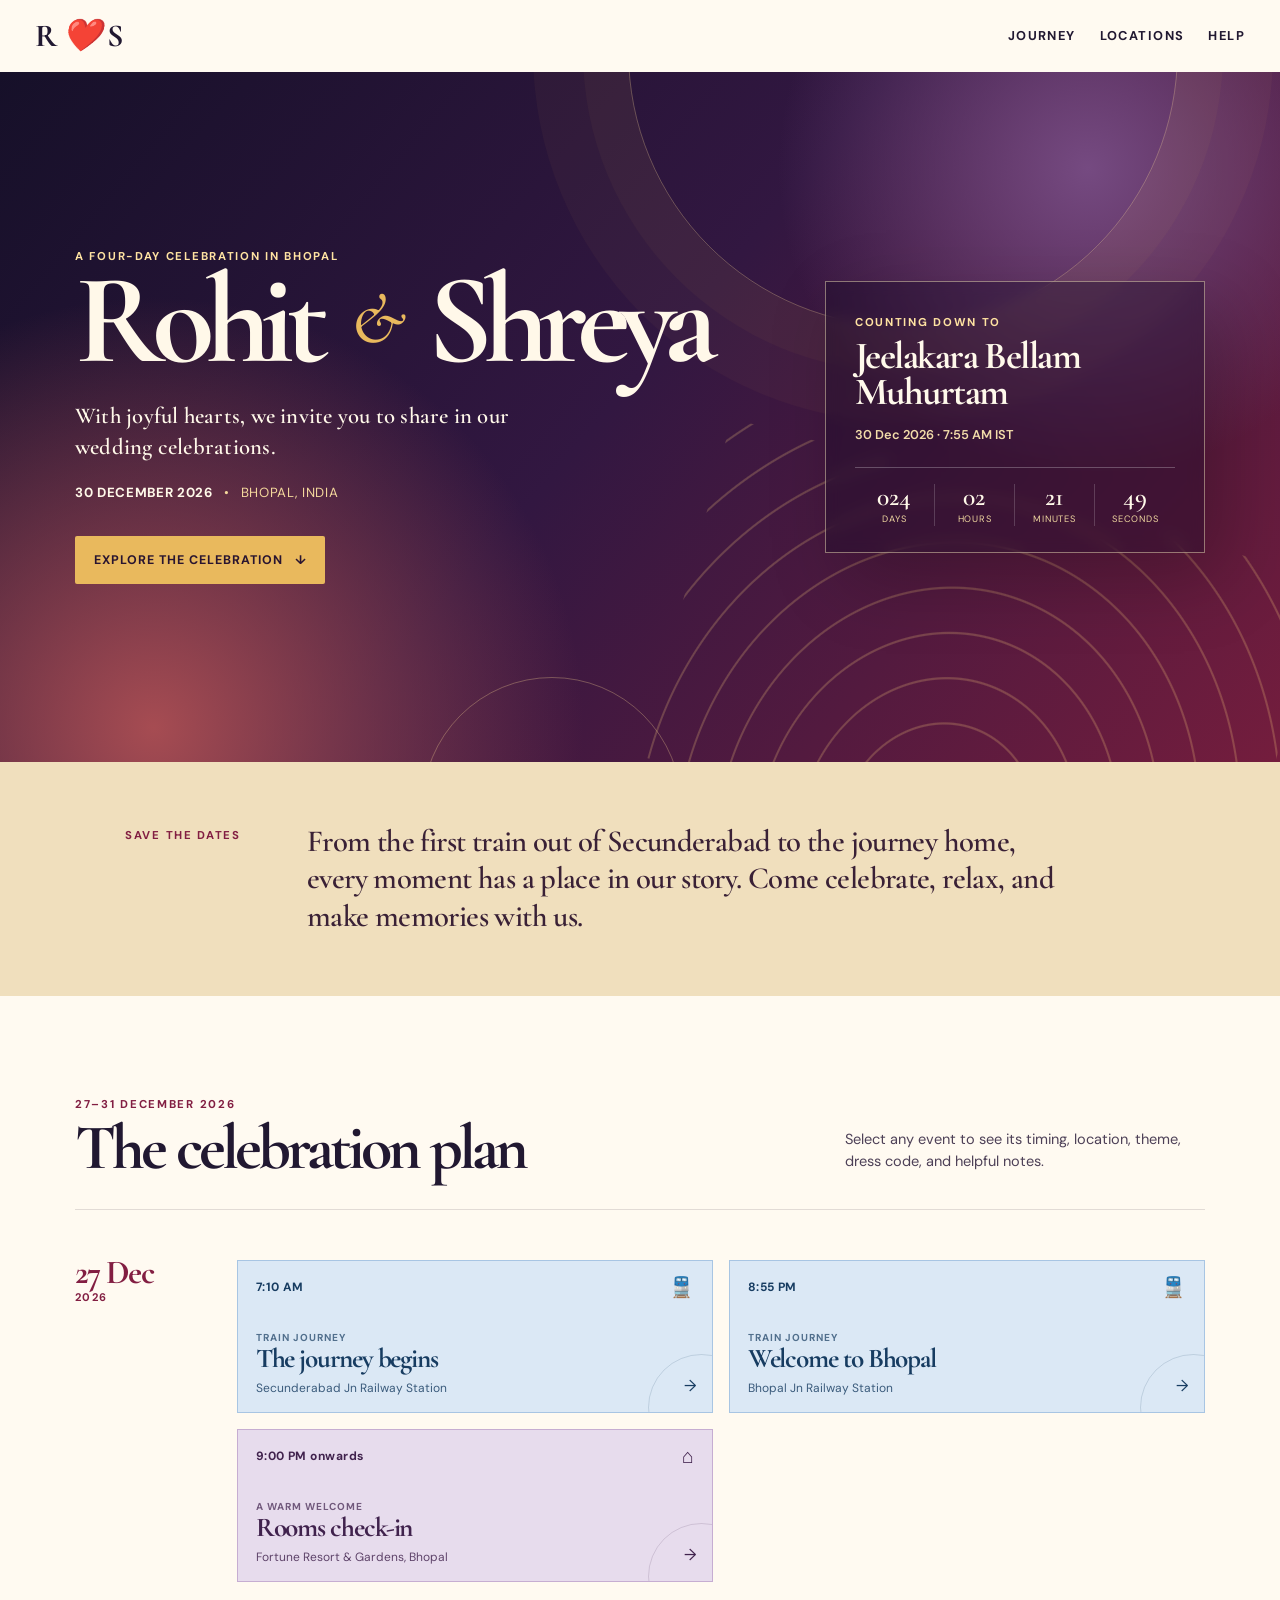
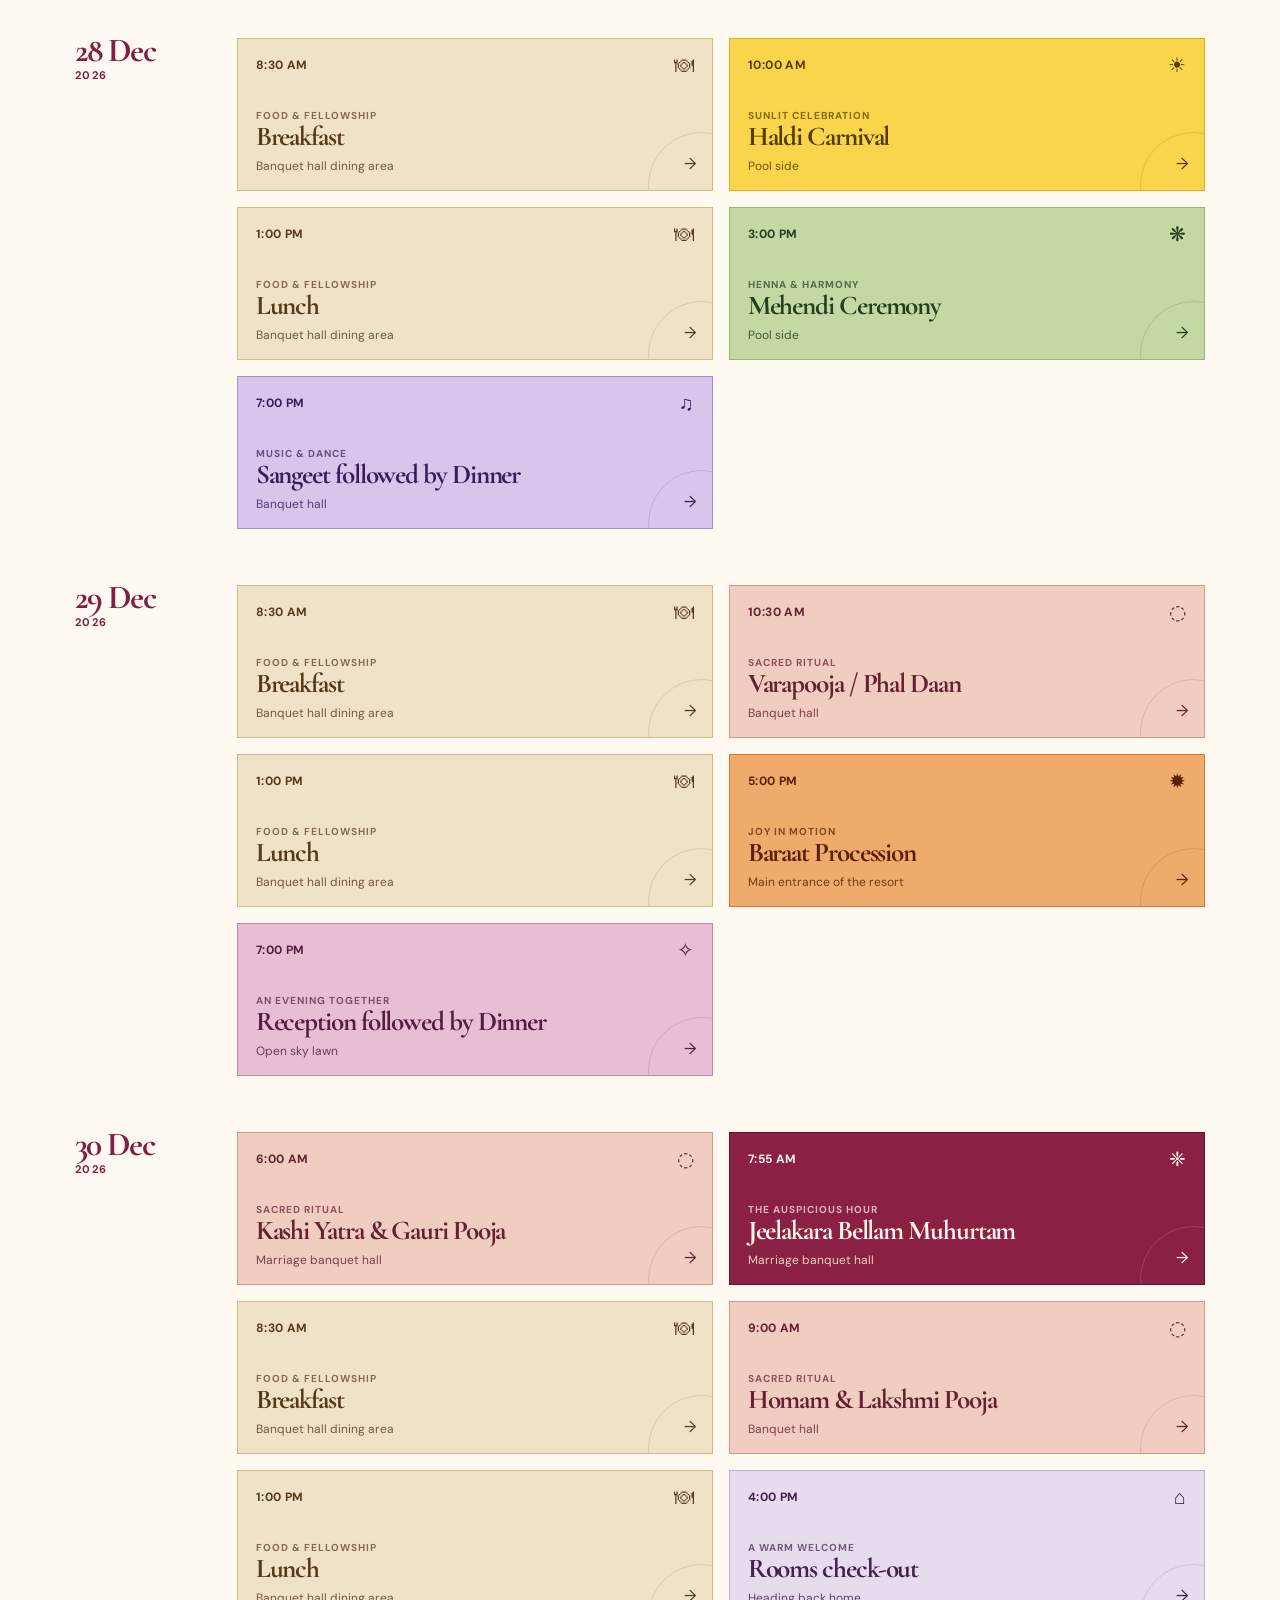
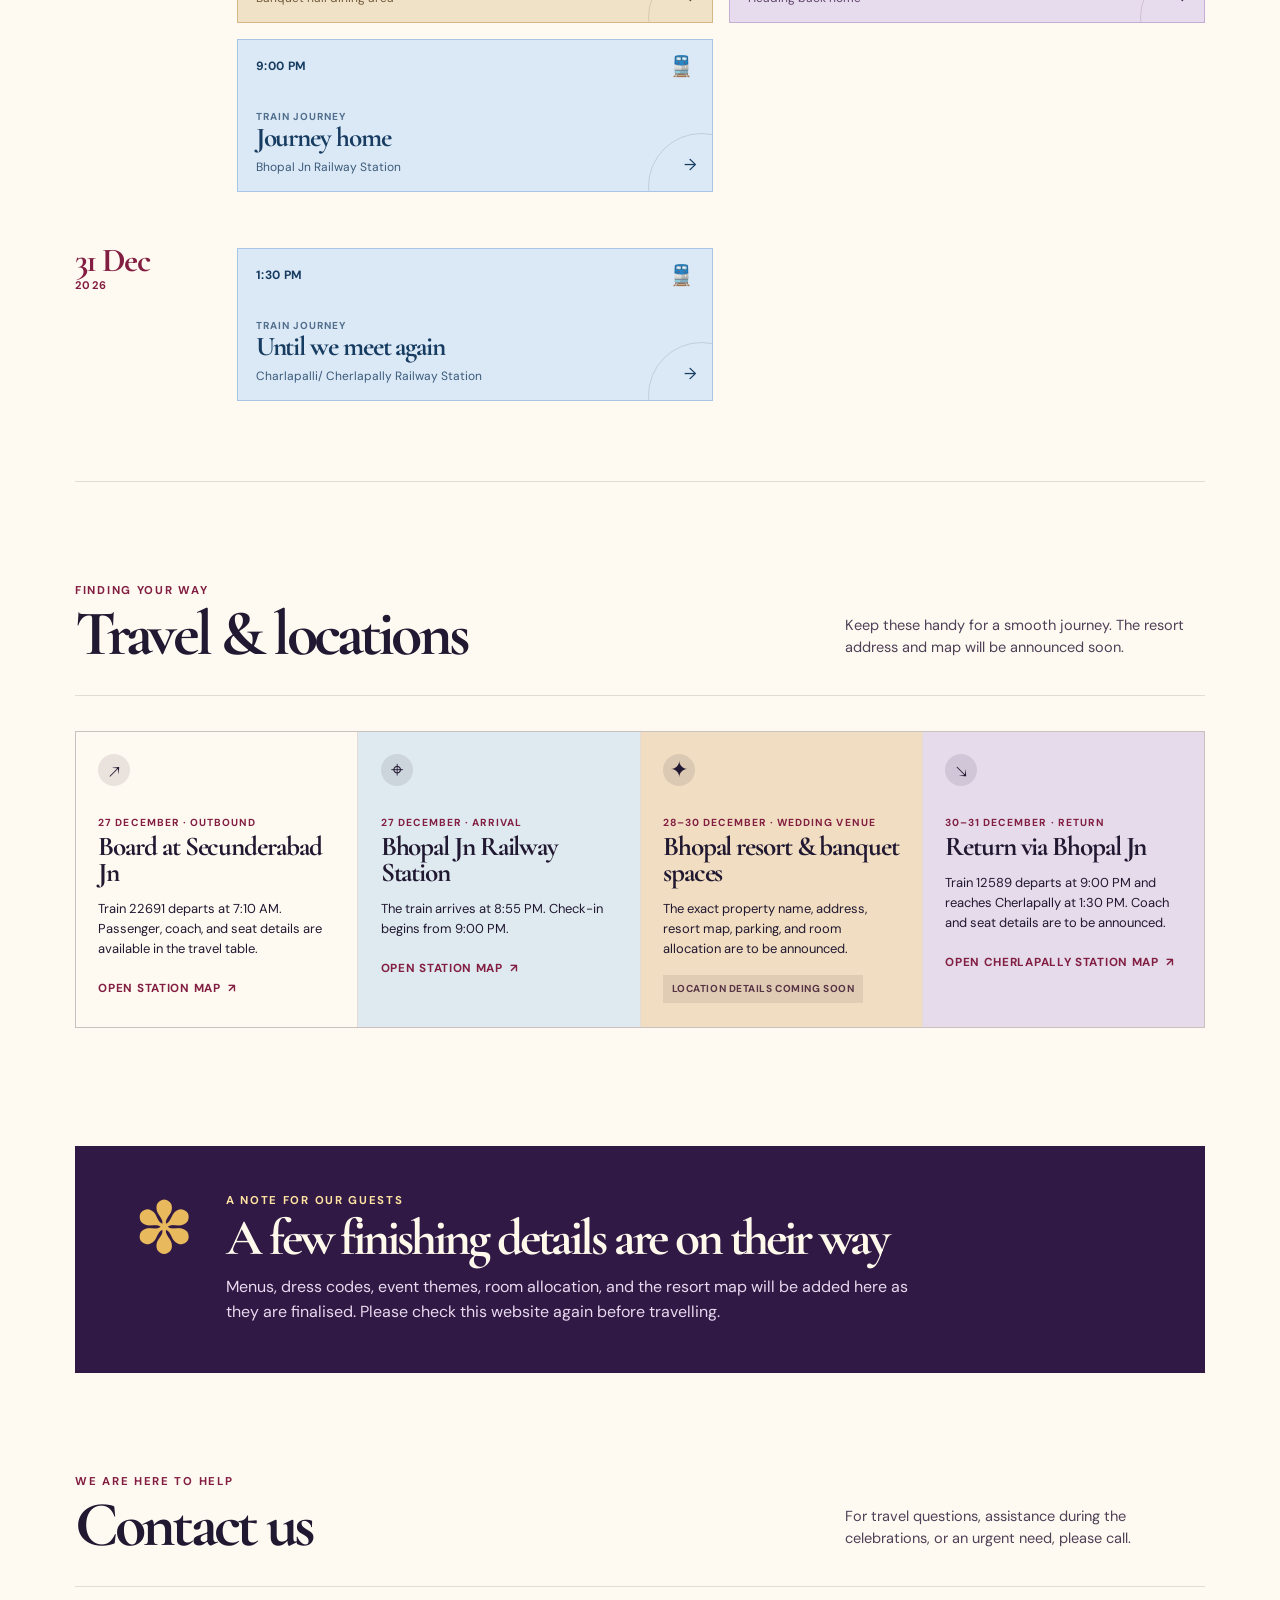
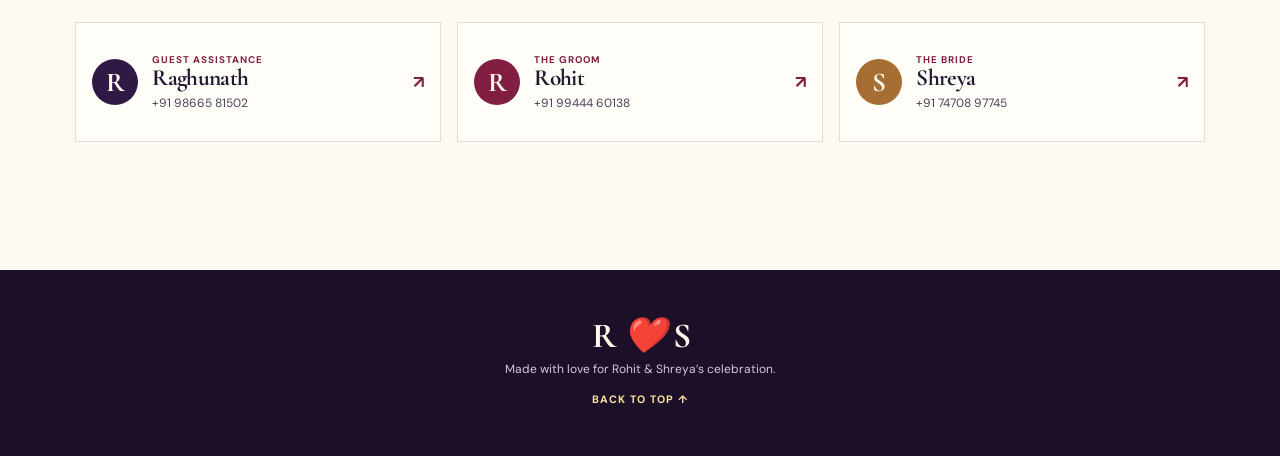
==== index.html @ 086a5fbc "Add files via upload" ====
<!doctype html>
<html lang="en">
  <head>
    <meta charset="UTF-8" />
    <meta name="viewport" content="width=device-width, initial-scale=1.0" />
    <meta name="theme-color" content="#1d1231" />
    <meta name="description" content="The wedding celebration of Rohit and Shreya in Bhopal, December 2026." />
    <title>Rohit &amp; Shreya | Wedding Celebration</title>
    <link rel="preconnect" href="https://fonts.googleapis.com" />
    <link rel="preconnect" href="https://fonts.gstatic.com" crossorigin />
    <link href="https://fonts.googleapis.com/css2?family=Cormorant+Garamond:ital,wght@0,500;0,600;0,700;1,600&family=DM+Sans:wght@400;500;600;700&display=swap" rel="stylesheet" />
    <link rel="stylesheet" href="styles.css" />
  </head>
  <body id="top">
    <a class="skip-link" href="#journey">Skip to celebration plan</a>
    <header class="site-header">
      <a class="wordmark" href="index.html" aria-label="Rohit and Shreya home">R <span>❤️</span> S</a>
      <nav aria-label="Main navigation">
        <a href="#journey">Journey</a>
        <a href="#locations">Locations</a>
        <a href="#contacts">Help</a>
      </nav>
    </header>

    <main>
      <section class="hero" aria-labelledby="hero-title">
        <div class="hero-orb orb-one" aria-hidden="true"></div>
        <div class="hero-orb orb-two" aria-hidden="true"></div>
        <div class="hero-pattern" aria-hidden="true"></div>
        <div class="hero-copy">
          <p class="eyebrow light">A four-day celebration in Bhopal</p>
          <h1 id="hero-title"><span>Rohit</span><i>&amp;</i><span>Shreya</span></h1>
          <p class="hero-intro">With joyful hearts, we invite you to share in our wedding celebrations.</p>
          <div class="date-lockup" aria-label="Wedding date and city">
            <strong>30 December 2026</strong>
            <span>•</span>
            <span>Bhopal, India</span>
          </div>
          <a class="button button-gold" href="#journey">Explore the celebration <span aria-hidden="true">↓</span></a>
        </div>

        <aside class="countdown-card" aria-label="Countdown to the Jeelakara Bellam Muhurtam">
          <p class="eyebrow">Counting down to</p>
          <h2>Jeelakara Bellam<br />Muhurtam</h2>
          <p class="muhurtam-time">30 Dec 2026 · 7:55 AM IST</p>
          <div class="countdown" data-countdown aria-live="polite">
            <div><strong data-days>000</strong><span>Days</span></div>
            <div><strong data-hours>00</strong><span>Hours</span></div>
            <div><strong data-minutes>00</strong><span>Minutes</span></div>
            <div><strong data-seconds>00</strong><span>Seconds</span></div>
          </div>
        </aside>
      </section>

      <section class="intro-band" aria-label="Wedding invitation note">
        <p class="eyebrow">Save the dates</p>
        <p>From the first train out of Secunderabad to the journey home, every moment has a place in our story. Come celebrate, relax, and make memories with us.</p>
      </section>

      <section class="journey section" id="journey" aria-labelledby="journey-title">
        <div class="section-heading">
          <div>
            <p class="eyebrow">27–31 December 2026</p>
            <h2 id="journey-title">The celebration plan</h2>
          </div>
          <p class="section-note">Select any event to see its timing, location, theme, dress code, and helpful notes.</p>
        </div>
        <div id="journey-list" class="journey-list" aria-live="polite"></div>
      </section>

      <section class="location-section section" id="locations" aria-labelledby="locations-title">
        <div class="section-heading">
          <div>
            <p class="eyebrow">Finding your way</p>
            <h2 id="locations-title">Travel &amp; locations</h2>
          </div>
          <p class="section-note">Keep these handy for a smooth journey. The resort address and map will be announced soon.</p>
        </div>
        <div class="location-grid">
          <article class="location-card location-train">
            <span class="icon-badge" aria-hidden="true">↗</span>
            <p class="card-kicker">27 December · Outbound</p>
            <h3>Board at Secunderabad Jn</h3>
            <p>Train 22691 departs at 7:10 AM. Passenger, coach, and seat details are available in the travel table.</p>
            <a class="text-link" href="https://maps.app.goo.gl/dSaFnCo6ekKPRaWr9" target="_blank" rel="noopener">Open station map <span aria-hidden="true">↗</span></a>
          </article>
          <article class="location-card location-city">
            <span class="icon-badge" aria-hidden="true">⌖</span>
            <p class="card-kicker">27 December · Arrival</p>
            <h3>Bhopal Jn Railway Station</h3>
            <p>The train arrives at 8:55 PM. Check-in begins from 9:00 PM.</p>
            <a class="text-link" href="https://maps.app.goo.gl/MjPHqGioGqBx4mKu5" target="_blank" rel="noopener">Open station map <span aria-hidden="true">↗</span></a>
          </article>
          <article class="location-card location-venue">
            <span class="icon-badge" aria-hidden="true">✦</span>
            <p class="card-kicker">28–30 December · Wedding venue</p>
            <h3>Bhopal resort &amp; banquet spaces</h3>
            <p>The exact property name, address, resort map, parking, and room allocation are to be announced.</p>
            <span class="status-pill">Location details coming soon</span>
          </article>
          <article class="location-card location-return">
            <span class="icon-badge" aria-hidden="true">↘</span>
            <p class="card-kicker">30–31 December · Return</p>
            <h3>Return via Bhopal Jn</h3>
            <p>Train 12589 departs at 9:00 PM and reaches Cherlapally at 1:30 PM. Coach and seat details are to be announced.</p>
            <a class="text-link" href="https://maps.app.goo.gl/GBfrULoSmMxC1pWL6" target="_blank" rel="noopener">Open Cherlapally station map <span aria-hidden="true">↗</span></a>
          </article>
        </div>
      </section>

      <section class="guest-note section" aria-labelledby="guest-note-title">
        <div class="note-symbol" aria-hidden="true">✽</div>
        <div>
          <p class="eyebrow">A note for our guests</p>
          <h2 id="guest-note-title">A few finishing details are on their way</h2>
          <p>Menus, dress codes, event themes, room allocation, and the resort map will be added here as they are finalised. Please check this website again before travelling.</p>
        </div>
      </section>

      <section class="contacts-section section" id="contacts" aria-labelledby="contacts-title">
        <div class="section-heading">
          <div>
            <p class="eyebrow">We are here to help</p>
            <h2 id="contacts-title">Contact us</h2>
          </div>
          <p class="section-note">For travel questions, assistance during the celebrations, or an urgent need, please call.</p>
        </div>
        <div class="contact-grid">
          <a class="contact-card" href="tel:+919866581502">
            <span class="contact-initial">R</span>
            <span><small>Guest assistance</small><strong>Raghunath</strong><em>+91 98665 81502</em></span>
            <b aria-hidden="true">↗</b>
          </a>
          <a class="contact-card" href="tel:+919944460138">
            <span class="contact-initial">R</span>
            <span><small>The groom</small><strong>Rohit</strong><em>+91 99444 60138</em></span>
            <b aria-hidden="true">↗</b>
          </a>
          <a class="contact-card" href="tel:+917470897745">
            <span class="contact-initial">S</span>
            <span><small>The bride</small><strong>Shreya</strong><em>+91 74708 97745</em></span>
            <b aria-hidden="true">↗</b>
          </a>
        </div>
      </section>
    </main>

    <footer>
      <p class="footer-monogram" aria-hidden="true">R <span>❤️</span> S</p>
      <p>Made with love for Rohit &amp; Shreya’s celebration.</p>
      <a href="#top" class="back-top">Back to top ↑</a>
    </footer>
    <script src="events.js"></script>
    <script src="app.js"></script>
  </body>
</html>
---- styles.css ----
:root {
  --ink: #211831;
  --ink-soft: #4d4057;
  --cream: #fffaf1;
  --paper: #f6efe2;
  --gold: #e9b95d;
  --gold-light: #ffe3a2;
  --wine: #821e42;
  --plum: #301944;
  --line: rgba(50, 30, 52, .14);
  --sans: "DM Sans", Arial, sans-serif;
  --serif: "Cormorant Garamond", Georgia, serif;
}

* { box-sizing: border-box; }
html { scroll-behavior: smooth; }
body { margin: 0; background: var(--cream); color: var(--ink); font-family: var(--sans); font-size: 16px; line-height: 1.55; }
a { color: inherit; }
.skip-link { position: absolute; left: -9999px; top: auto; }
.skip-link:focus { left: 1rem; top: 1rem; z-index: 20; padding: .8rem 1rem; background: #fff; border-radius: 5px; }
.site-header { display: flex; align-items: center; justify-content: space-between; width: min(1210px, calc(100% - 3rem)); margin: 0 auto; padding: 1.25rem 0; }
.wordmark { color: var(--ink); text-decoration: none; font: 700 2rem/1 var(--serif); letter-spacing: -.08em; }
.wordmark span, .footer-monogram span { color: var(--wine); font-style: italic; margin: 0 .1em; }
.site-header nav { display: flex; gap: 1.5rem; }
.site-header nav a, .back-link { color: var(--ink); font-size: .8rem; text-decoration: none; text-transform: uppercase; letter-spacing: .11em; font-weight: 700; }
.site-header nav a:hover, .back-link:hover, .text-link:hover { color: var(--wine); }
.hero { min-height: 690px; position: relative; isolation: isolate; overflow: hidden; display: grid; grid-template-columns: minmax(0, 1fr) 380px; align-items: center; gap: 3rem; padding: clamp(4rem, 9vw, 8rem) max(1.5rem, calc((100vw - 1130px) / 2)); background: radial-gradient(circle at 85% 14%, #754a81 0, transparent 25%), radial-gradient(circle at 12% 95%, #a64c52 0, transparent 33%), linear-gradient(130deg, #161029, #321741 48%, #741d3d); color: #fff8e9; }
.hero-copy { position: relative; z-index: 2; max-width: 690px; }
.eyebrow { margin: 0 0 .55rem; color: var(--wine); font-size: .71rem; line-height: 1.2; text-transform: uppercase; letter-spacing: .15em; font-weight: 700; }
.eyebrow.light { color: var(--gold-light); }
.hero h1 { margin: 0; display: flex; flex-wrap: wrap; align-items: center; gap: .1em .25em; font: 700 clamp(4.5rem, 10vw, 8.7rem)/.76 var(--serif); letter-spacing: -.075em; }
.hero h1 i { color: var(--gold); font-size: .56em; font-weight: 500; }
.hero-intro { max-width: 450px; margin: 2rem 0 1.3rem; font: 600 clamp(1.15rem, 1.8vw, 1.42rem)/1.35 var(--serif); letter-spacing: .01em; }
.date-lockup { display: flex; align-items: center; gap: .7rem; color: #f4d89c; font-size: .83rem; letter-spacing: .05em; text-transform: uppercase; }
.date-lockup strong { color: #fff9e9; }
.button { display: inline-flex; align-items: center; justify-content: center; gap: .75rem; padding: .85rem 1.1rem; border: 1px solid transparent; border-radius: 2px; text-decoration: none; font-size: .78rem; font-weight: 700; letter-spacing: .08em; text-transform: uppercase; transition: transform .2s ease, background .2s ease, border-color .2s ease; }
.button:hover { transform: translateY(-2px); }
.button-gold { margin-top: 2rem; background: var(--gold); color: #291530; }
.button-gold:hover { background: #ffcf71; }
.button-dark { margin-top: 1rem; background: var(--plum); color: #fffaf1; }
.button-outline { border-color: var(--ink); color: var(--ink); }
.button-outline:hover { background: var(--ink); color: var(--cream); }
.countdown-card { position: relative; z-index: 2; width: 100%; padding: 2.1rem 1.8rem 1.6rem; border: 1px solid rgba(255, 239, 193, .45); background: rgba(20, 10, 34, .38); box-shadow: 20px 25px 70px rgba(0, 0, 0, .22); backdrop-filter: blur(7px); }
.countdown-card h2 { margin: 0; color: #fff9eb; font: 700 clamp(2rem, 3vw, 2.55rem)/.94 var(--serif); letter-spacing: -.04em; }
.countdown-card .eyebrow { color: var(--gold-light); }
.muhurtam-time { margin: .9rem 0 1.4rem; color: #f3ddaa; font-size: .8rem; font-weight: 600; }
.countdown { display: grid; grid-template-columns: repeat(4, 1fr); border-top: 1px solid rgba(255,255,255,.25); padding-top: 1rem; }
.countdown > div { display: grid; gap: .15rem; text-align: center; border-right: 1px solid rgba(255,255,255,.18); }
.countdown > div:last-child { border-right: 0; }
.countdown strong { color: #fff9e9; font: 600 clamp(1.25rem, 2vw, 1.7rem)/1 var(--serif); }
.countdown span { color: #efd7a0; font-size: .58rem; text-transform: uppercase; letter-spacing: .08em; }
.countdown-complete { grid-column: 1 / -1; margin: 0; color: #fff9eb; font: 600 1.3rem/1.2 var(--serif); text-align: center; }
.hero-orb { position: absolute; z-index: -1; border: 1px solid rgba(255, 221, 148, .3); border-radius: 50%; }
.orb-one { width: 550px; height: 550px; top: -295px; right: 8%; box-shadow: 0 0 0 45px rgba(232, 185, 93, .04), 0 0 0 95px rgba(232, 185, 93, .035); animation: drift 11s ease-in-out infinite; }
.orb-two { width: 260px; height: 260px; bottom: -175px; left: 33%; animation: drift 9s ease-in-out -3s infinite reverse; }
.hero-pattern { position: absolute; z-index: -1; bottom: -80px; right: -10px; width: min(48vw, 620px); height: 350px; opacity: .72; background: repeating-radial-gradient(ellipse at bottom, transparent 0 18px, rgba(255, 214, 126, .31) 19px 20px, transparent 21px 40px); transform: rotate(15deg); }
@keyframes drift { 50% { transform: translate3d(18px, 22px, 0) rotate(7deg); } }
.intro-band { display: grid; grid-template-columns: 150px minmax(0, 750px); gap: 2rem; align-items: start; padding: 3.8rem max(1.5rem, calc((100vw - 1030px) / 2)); background: #f0dfbd; color: #3a2136; }
.intro-band .eyebrow { margin-top: .4rem; }
.intro-band > p:last-child { margin: 0; font: 600 clamp(1.4rem, 2.4vw, 2rem)/1.22 var(--serif); letter-spacing: -.02em; }
.section { width: min(1130px, calc(100% - 3rem)); margin: 0 auto; padding: clamp(4.5rem, 8vw, 7rem) 0; }
.section-heading { display: flex; align-items: end; justify-content: space-between; gap: 2rem; padding-bottom: 2.2rem; border-bottom: 1px solid var(--line); }
.section h2, .not-found h1 { margin: 0; font: 700 clamp(2.7rem, 5vw, 4.4rem)/.83 var(--serif); letter-spacing: -.06em; }
.section-note { max-width: 360px; margin: 0; color: var(--ink-soft); font-size: .91rem; }
.journey { padding-bottom: 2.5rem; }
.journey-list { padding-top: 2.1rem; }
.day-schedule { display: grid; grid-template-columns: 130px 1fr; gap: 2rem; padding: 1rem 0 2.5rem; }
.day-marker { display: grid; align-content: start; gap: .15rem; color: var(--wine); }
.day-marker strong { font: 700 2.1rem/.8 var(--serif); letter-spacing: -.05em; }
.day-marker span { font-size: .69rem; font-weight: 700; letter-spacing: .12em; }
.events-grid { display: grid; grid-template-columns: repeat(2, minmax(0, 1fr)); gap: 1rem; }
.event-card { min-height: 153px; position: relative; display: flex; flex-direction: column; justify-content: space-between; overflow: hidden; padding: 1.05rem 1.1rem .9rem; border: 1px solid var(--event-border, rgba(44,27,43,.12)); background: var(--event-bg, #fff); color: var(--event-ink, var(--ink)); text-decoration: none; transition: transform .2s ease, box-shadow .2s ease; }
.event-card::after { content: ""; position: absolute; width: 105px; height: 105px; right: -43px; bottom: -49px; border: 1px solid currentColor; border-radius: 50%; opacity: .15; }
.event-card:hover { transform: translateY(-3px); box-shadow: 0 15px 25px rgba(47, 24, 44, .11); }
.event-time { display: flex; align-items: center; justify-content: space-between; color: inherit; font-size: .75rem; font-weight: 700; letter-spacing: .04em; }
.event-time span { font: 1.25rem/1 var(--serif); }
.event-card-body { position: relative; z-index: 1; }
.event-type { margin: 0 0 .1rem; font-size: .63rem; font-weight: 700; letter-spacing: .1em; text-transform: uppercase; opacity: .7; }
.event-card h3 { margin: 0; font: 700 1.7rem/.9 var(--serif); letter-spacing: -.04em; }
.event-card-body > p:last-child { margin: .45rem 0 0; font-size: .75rem; opacity: .82; }
.event-arrow { position: absolute; z-index: 2; right: 1rem; bottom: .8rem; font-size: 1rem; }
.theme-journey { --event-bg: #dbe8f5; --event-ink: #173c61; --event-border: #a8c5e3; }
.theme-welcome { --event-bg: #e7dced; --event-ink: #40224d; --event-border: #c6add2; }
.theme-dining { --event-bg: #f0e2c7; --event-ink: #563b1b; --event-border: #d6b884; }
.theme-haldi { --event-bg: #f8d54b; --event-ink: #563900; --event-border: #e1ad16; }
.theme-mehendi { --event-bg: #c5d7a2; --event-ink: #253e1e; --event-border: #96b572; }
.theme-sangeet { --event-bg: #d7c5eb; --event-ink: #371e5a; --event-border: #aa8fd0; }
.theme-pooja { --event-bg: #f0ccc1; --event-ink: #632231; --event-border: #d89689; }
.theme-baraat { --event-bg: #efab6b; --event-ink: #592004; --event-border: #d77832; }
.theme-reception { --event-bg: #e9bdd3; --event-ink: #541c41; --event-border: #cc86aa; }
.theme-muhurtam { --event-bg: #8b2045; --event-ink: #fff6e6; --event-border: #6d102f; }
.location-section { border-top: 1px solid var(--line); }
.location-grid { display: grid; grid-template-columns: repeat(4, 1fr); gap: 1px; margin-top: 2.2rem; background: var(--line); border: 1px solid var(--line); }
.location-card { min-height: 295px; padding: 1.4rem; background: #fffaf1; }
.location-card:nth-child(2) { background: #dfeaf0; }
.location-card:nth-child(3) { background: #f1dec2; }
.location-card:nth-child(4) { background: #e5dbea; }
.icon-badge { display: grid; place-items: center; width: 32px; height: 32px; border-radius: 50%; background: rgba(44,23,53,.1); font: 1.4rem/1 var(--serif); }
.card-kicker { margin: 1.8rem 0 .2rem; color: var(--wine); font-size: .64rem; font-weight: 700; letter-spacing: .1em; text-transform: uppercase; }
.location-card h3 { margin: 0; font: 700 1.7rem/.95 var(--serif); letter-spacing: -.04em; }
.location-card > p:not(.card-kicker) { margin: .8rem 0 1rem; font-size: .81rem; }
.text-link { display: inline-flex; gap: .45rem; color: var(--wine); font-size: .73rem; font-weight: 700; text-decoration: none; text-transform: uppercase; letter-spacing: .06em; }
.status-pill { display: inline-block; padding: .4rem .55rem; background: rgba(72,39,63,.1); color: #553544; font-size: .63rem; font-weight: 700; letter-spacing: .055em; text-transform: uppercase; }
.status-pill.large { margin-top: .4rem; font-size: .69rem; }
.guest-note { display: grid; grid-template-columns: 82px minmax(0, 1fr); gap: 1.3rem; margin-top: 1rem; padding: 3rem; background: var(--plum); color: #fff9ec; }
.guest-note .eyebrow { color: var(--gold-light); }
.guest-note h2 { color: #fff9ec; font-size: clamp(2.2rem, 4vw, 3.6rem); }
.guest-note p:last-child { max-width: 690px; margin: 1rem 0 0; color: #e8d9ef; }
.note-symbol { color: var(--gold); font: 4.5rem/1 var(--serif); text-align: center; }
.contacts-section { padding-bottom: clamp(5rem, 10vw, 9rem); }
.contact-grid { display: grid; grid-template-columns: repeat(3, 1fr); gap: 1rem; margin-top: 2.2rem; }
.contact-card { display: grid; grid-template-columns: 46px 1fr auto; gap: .9rem; align-items: center; min-height: 120px; padding: 1rem; border: 1px solid var(--line); background: #fffdf8; text-decoration: none; transition: transform .2s ease, border-color .2s ease; }
.contact-card:hover { transform: translateY(-2px); border-color: var(--wine); }
.contact-initial { display: grid; place-items: center; width: 46px; height: 46px; border-radius: 50%; background: var(--plum); color: #fff9eb; font: 700 1.7rem/1 var(--serif); }
.contact-card:nth-child(2) .contact-initial { background: var(--wine); }
.contact-card:nth-child(3) .contact-initial { background: #a66e32; }
.contact-card span:nth-child(2) { display: grid; }
.contact-card small { color: var(--wine); font-size: .61rem; font-weight: 700; letter-spacing: .1em; text-transform: uppercase; }
.contact-card strong { font: 700 1.45rem/.95 var(--serif); letter-spacing: -.03em; }
.contact-card em { margin-top: .32rem; color: var(--ink-soft); font-size: .75rem; font-style: normal; }
.contact-card b { color: var(--wine); font-size: 1.1rem; }
footer { display: grid; place-items: center; gap: .4rem; padding: 3rem 1.5rem; background: #1c1028; color: #d8c7dc; text-align: center; }
.footer-monogram { margin: 0; color: #fff9e9; font: 700 2.2rem/1 var(--serif); letter-spacing: -.08em; }
footer p:not(.footer-monogram) { margin: 0; font-size: .75rem; }
.back-top { margin-top: .4rem; color: var(--gold-light); font-size: .67rem; font-weight: 700; letter-spacing: .1em; text-decoration: none; text-transform: uppercase; }

/* Event detail page */
.event-header { border-bottom: 1px solid var(--line); }
.event-hero { --event-bg: #f0dfbd; --event-ink: var(--ink); position: relative; isolation: isolate; overflow: hidden; display: grid; grid-template-columns: minmax(0, 1fr) minmax(220px, 315px); gap: 2.5rem; align-items: end; min-height: 455px; padding: clamp(4rem, 8vw, 7rem) max(1.5rem, calc((100vw - 1130px) / 2)); background: var(--event-bg); color: var(--event-ink); }
.event-hero::before { content: ""; position: absolute; z-index: -1; width: min(65vw, 800px); height: min(65vw, 800px); top: -420px; right: -120px; border: 1px solid currentColor; border-radius: 50%; opacity: .15; box-shadow: 0 0 0 60px transparent, 0 0 0 61px currentColor, 0 0 0 120px transparent, 0 0 0 121px currentColor; }
.event-hero .eyebrow { color: currentColor; opacity: .75; }
.event-theme-label { margin: .2rem 0 1rem; font-size: .75rem; font-weight: 700; letter-spacing: .1em; text-transform: uppercase; }
.event-hero h1 { max-width: 750px; margin: 0; font: 700 clamp(4rem, 9vw, 7.4rem)/.78 var(--serif); letter-spacing: -.075em; }
.event-summary { max-width: 570px; margin: 1.5rem 0 0; font: 600 clamp(1.1rem, 2vw, 1.45rem)/1.3 var(--serif); }
.event-stamp { position: relative; z-index: 1; display: grid; gap: .4rem; padding: 1.3rem; border: 1px solid currentColor; background: rgba(255,255,255,.16); }
.event-stamp strong { font: 700 2.4rem/.9 var(--serif); letter-spacing: -.045em; }
.event-stamp span { font-size: .78rem; font-weight: 600; }
.event-hero-art { position: absolute; z-index: -1; top: -20px; right: 14%; font: clamp(13rem, 28vw, 23rem)/1 var(--serif); opacity: .11; }
.event-details { display: grid; grid-template-columns: minmax(0, 1fr) 300px; gap: clamp(2.5rem, 7vw, 7rem); align-items: start; }
.detail-main h2 { max-width: 600px; }
.detail-list { margin: 2rem 0 1.7rem; padding: 0; list-style: none; border-top: 1px solid var(--line); }
.detail-list li { padding: .9rem 0 .9rem 1.7rem; border-bottom: 1px solid var(--line); position: relative; font-size: .91rem; }
.detail-list li::before { content: "✦"; position: absolute; left: 0; color: var(--wine); }
.detail-actions { display: flex; flex-wrap: wrap; gap: .8rem; }
.help-panel { padding: 1.6rem; background: #efe2c8; color: #382234; }
.help-panel h3 { margin: 0; font: 700 2rem/.93 var(--serif); letter-spacing: -.04em; }
.help-panel p:not(.eyebrow) { margin: 1rem 0; font-size: .86rem; }
.help-panel a { color: var(--wine); font-size: .78rem; font-weight: 700; }
.not-found { min-height: 50vh; }
.not-found p:not(.eyebrow) { max-width: 480px; }

@media (max-width: 850px) {
  .hero { min-height: 0; grid-template-columns: 1fr; gap: 3.2rem; padding-top: 5rem; padding-bottom: 4.5rem; }
  .countdown-card { max-width: 470px; }
  .location-grid { grid-template-columns: repeat(2, 1fr); }
  .contact-grid { grid-template-columns: 1fr; }
  .event-details { grid-template-columns: 1fr; }
  .help-panel { max-width: 450px; }
}
@media (max-width: 620px) {
  .site-header { width: min(100% - 2rem, 1210px); padding: 1rem 0; }
  .site-header nav { gap: .8rem; }
  .site-header nav a { font-size: .62rem; }
  .hero { padding: 4rem 1rem 3rem; }
  .hero h1 { font-size: clamp(4.2rem, 22vw, 6.2rem); }
  .intro-band { grid-template-columns: 1fr; gap: .4rem; padding: 2.5rem 1rem; }
  .section { width: min(100% - 2rem, 1130px); padding: 3.7rem 0; }
  .section-heading { display: grid; gap: 1rem; padding-bottom: 1.5rem; }
  .section-note { max-width: 100%; }
  .day-schedule { grid-template-columns: 1fr; gap: .9rem; padding-bottom: 2rem; }
  .day-marker { display: flex; align-items: baseline; gap: .5rem; }
  .events-grid, .location-grid { grid-template-columns: 1fr; }
  .event-card { min-height: 140px; }
  .guest-note { grid-template-columns: 1fr; padding: 2rem 1.3rem; }
  .note-symbol { text-align: left; font-size: 3rem; }
  .event-hero { grid-template-columns: 1fr; gap: 2rem; min-height: 0; padding: 4rem 1rem 3rem; }
  .event-hero h1 { font-size: clamp(3.7rem, 16vw, 5.7rem); }
  .event-stamp { max-width: 360px; }
  .event-details { padding-top: 3.7rem; }
}
@media (prefers-reduced-motion: reduce) { *, *::before, *::after { scroll-behavior: auto !important; animation-duration: .01ms !important; animation-iteration-count: 1 !important; transition-duration: .01ms !important; } }


/* Unified passenger travel table */
.passenger-section {
  width: 100%;
  margin: 2rem 0 1.8rem;
}

.passenger-heading {
  margin: 0 0 1.2rem;
  color: var(--ink);
  font: 700 1.8rem/1.1 var(--serif);
}

.passenger-table-wrapper {
  width: 100%;
  overflow-x: auto;
  border: 1px solid var(--line);
  background: #fffdf8;
}

.passenger-table {
  width: 100%;
  min-width: 900px;
  border-collapse: collapse;
  background: #fffdf8;
  font-size: .84rem;
  text-align: left;
}

.passenger-table th {
  padding: .85rem .75rem;
  background: #efe2c8;
  color: var(--wine);
  font-size: .68rem;
  font-weight: 700;
  text-transform: uppercase;
  letter-spacing: .045em;
  white-space: nowrap;
}

.passenger-table td {
  padding: .78rem .75rem;
  border-bottom: 1px solid var(--line);
  color: var(--ink);
  vertical-align: top;
}

.passenger-table tbody tr:last-child td {
  border-bottom: 0;
}

.passenger-table th:nth-child(2),
.passenger-table th:nth-child(3),
.passenger-table th:nth-child(5),
.passenger-table th:nth-child(6),
.passenger-table th:nth-child(7),
.passenger-table td:nth-child(2),
.passenger-table td:nth-child(3),
.passenger-table td:nth-child(5),
.passenger-table td:nth-child(6),
.passenger-table td:nth-child(7) {
  text-align: center;
  white-space: nowrap;
}

.passenger-table tbody tr:hover {
  background: #f8f0e3;
}

/* Keep decorative detail-list markers out of table cells. */
.passenger-table tr::before,
.passenger-table td::before,
.passenger-table th::before {
  content: none !important;
}

@media (max-width: 620px) {
  .passenger-heading {
    font-size: 1.6rem;
  }

  .passenger-table {
    font-size: .78rem;
  }

  .passenger-table th,
  .passenger-table td {
    padding: .7rem .55rem;
  }
}
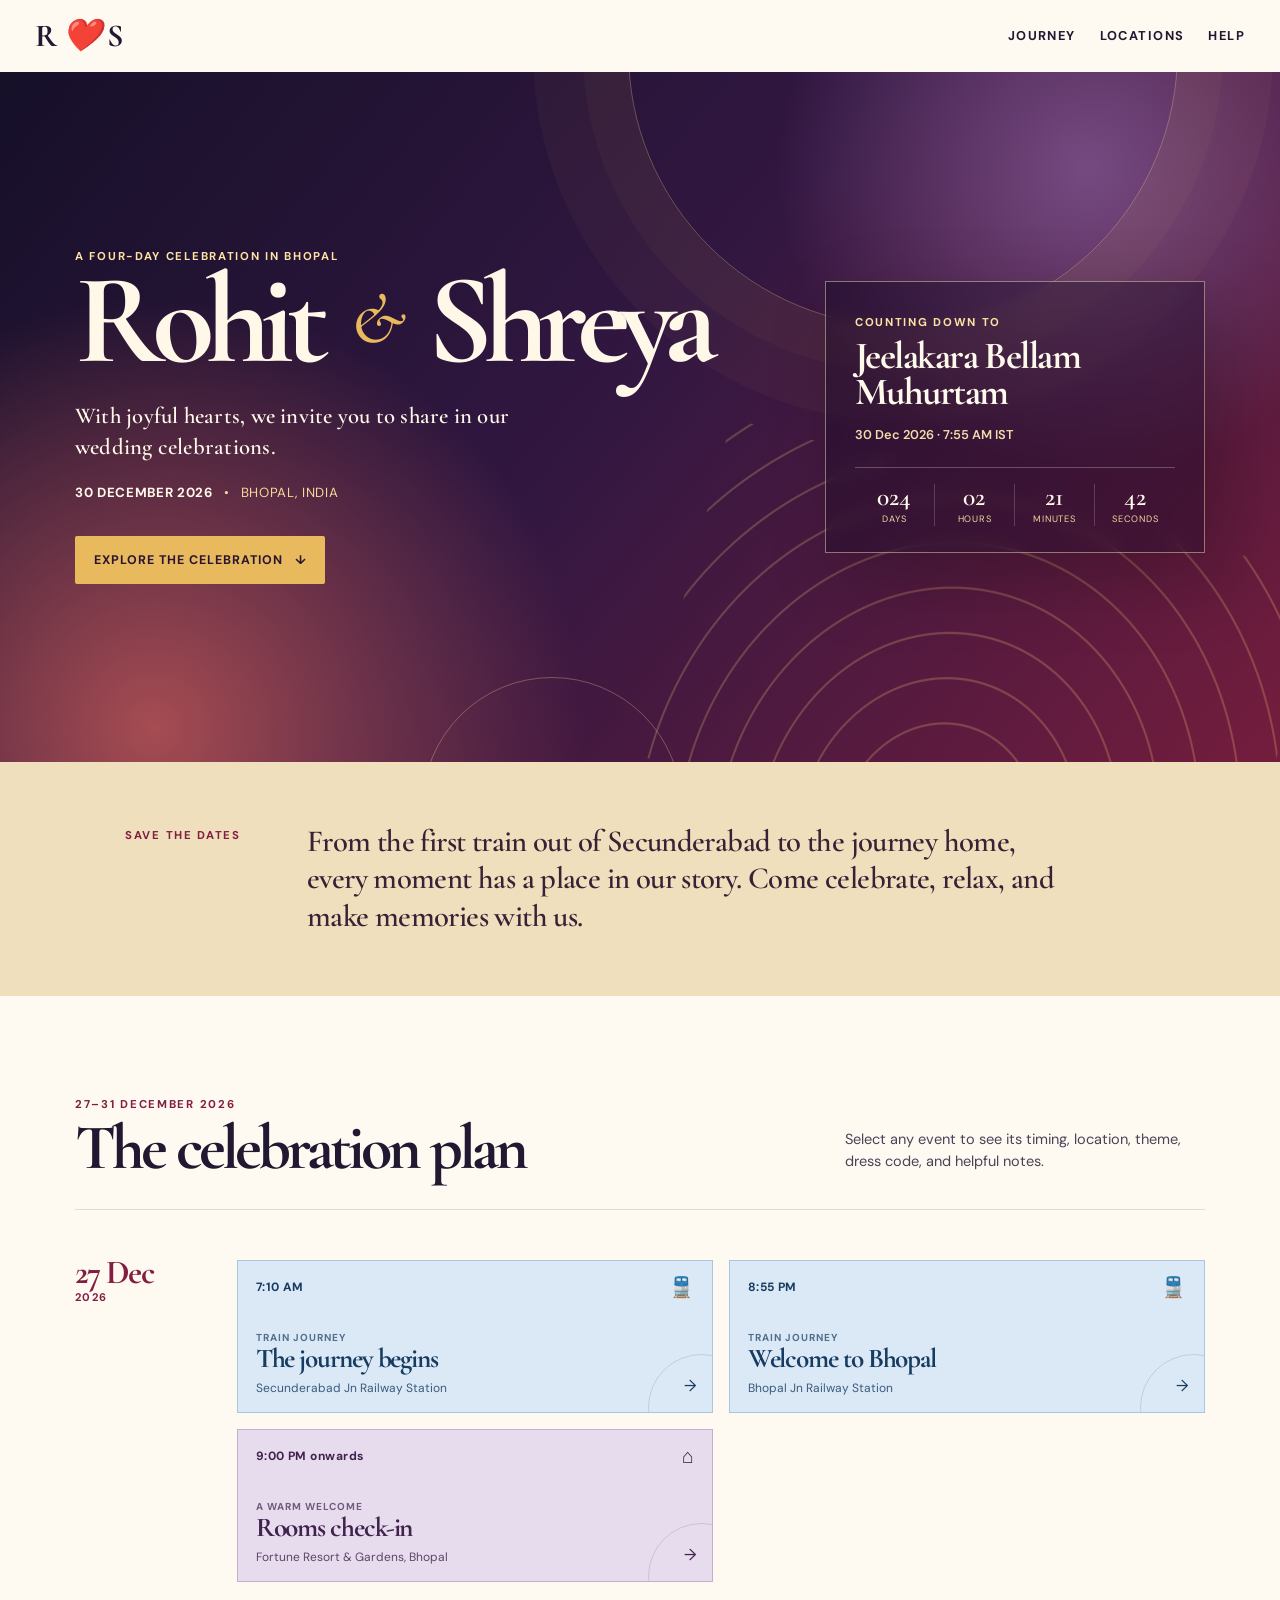
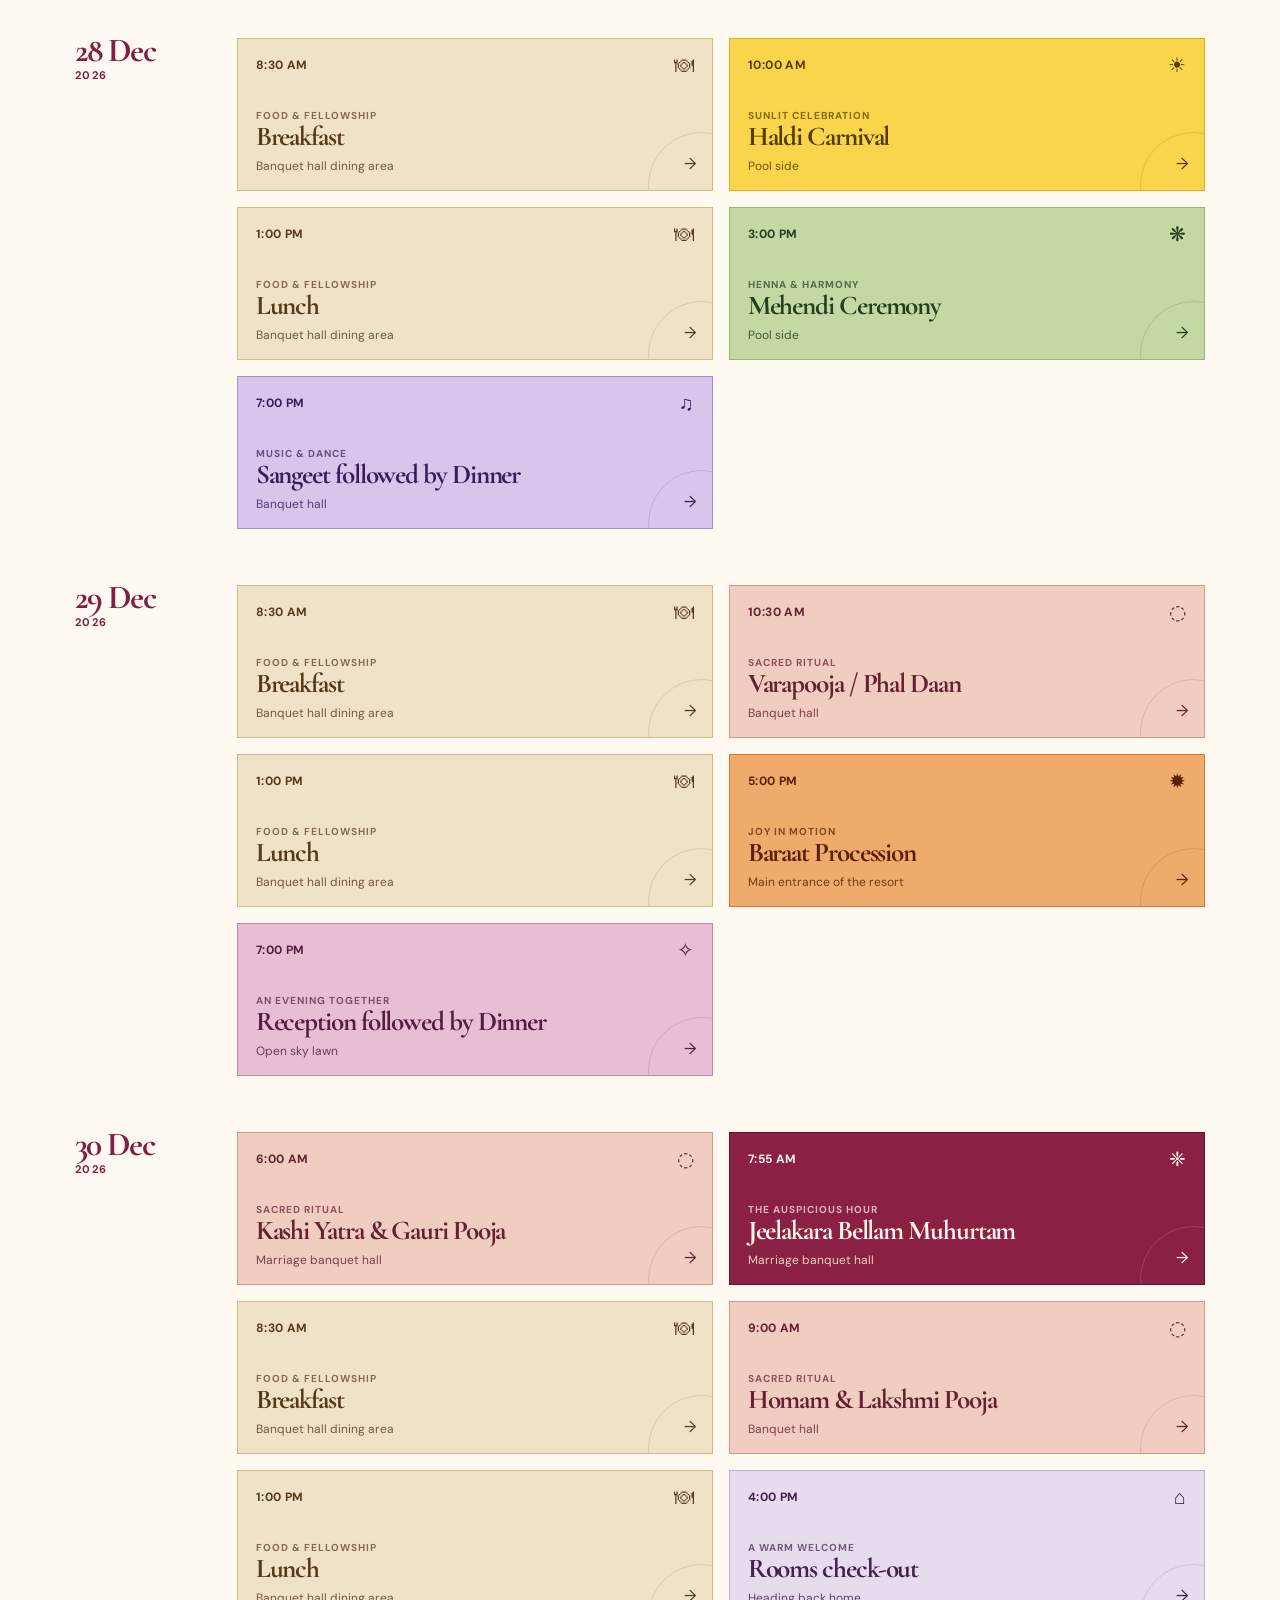
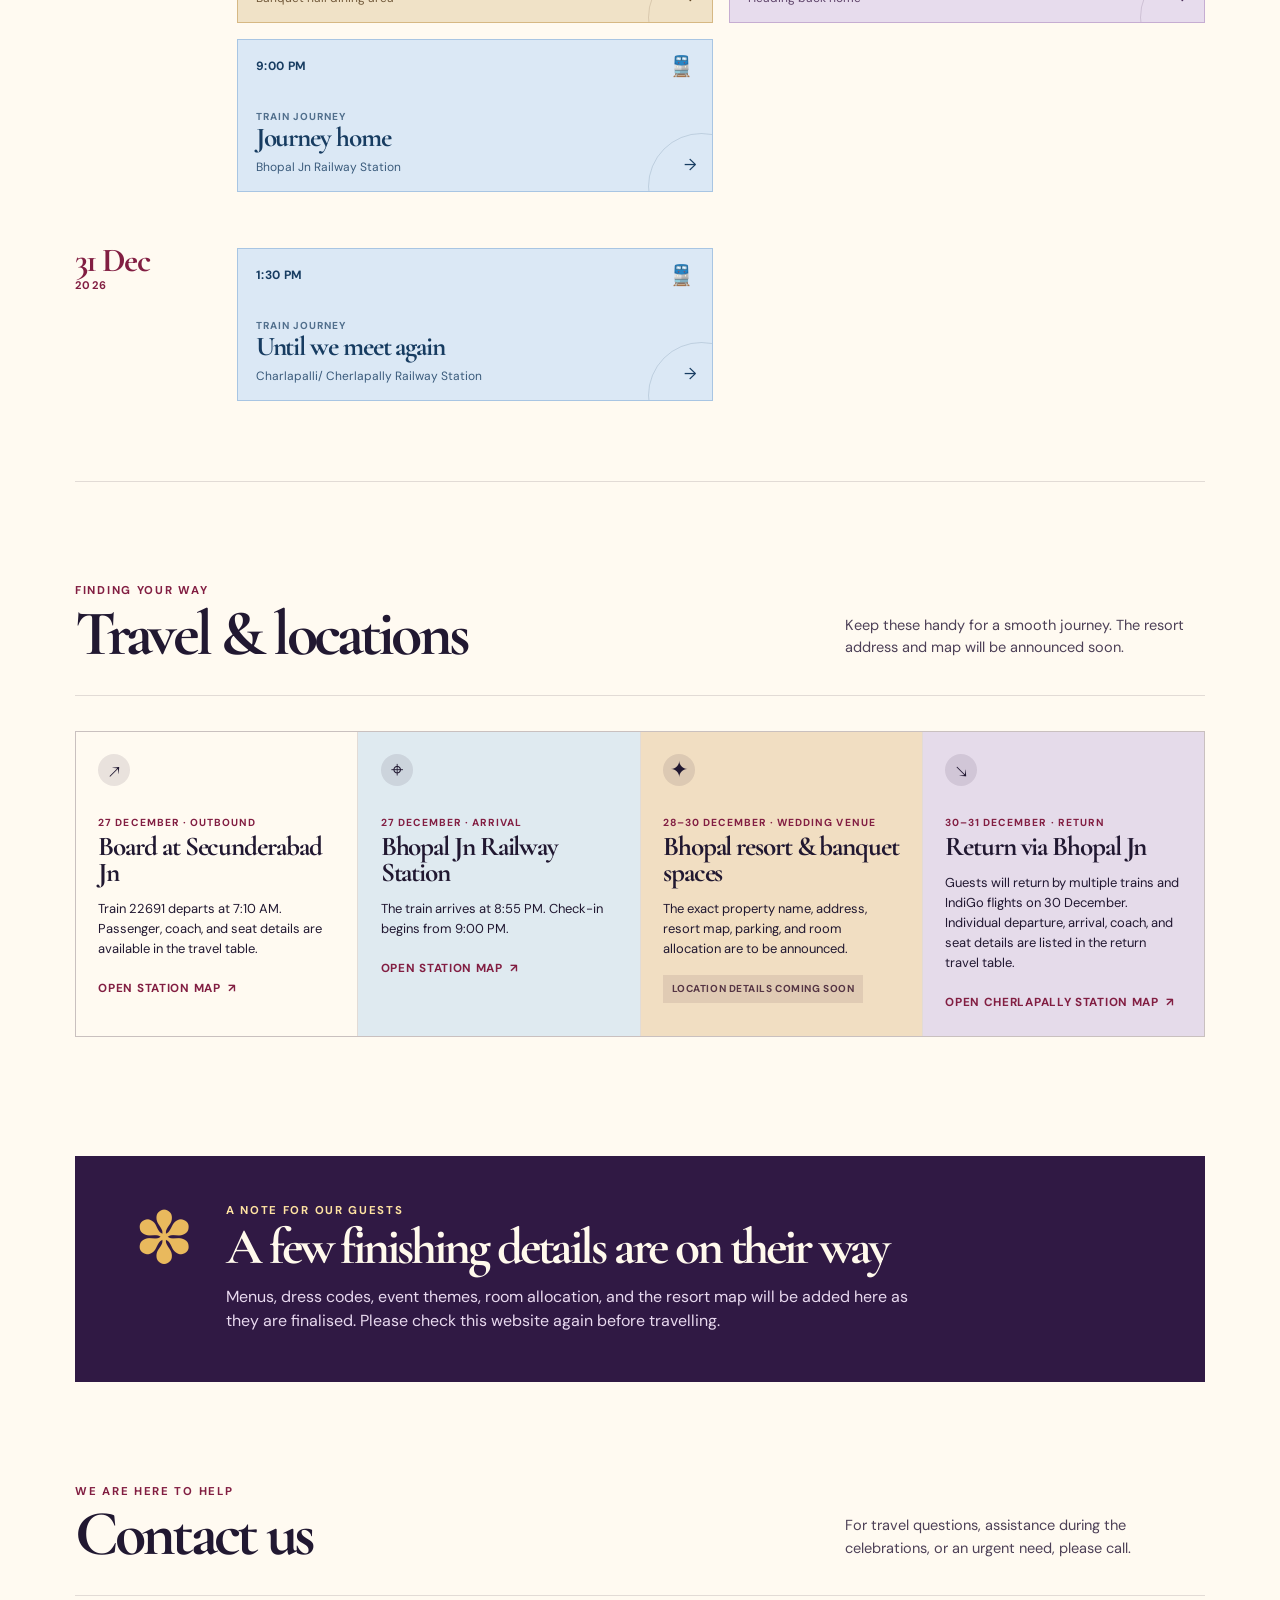
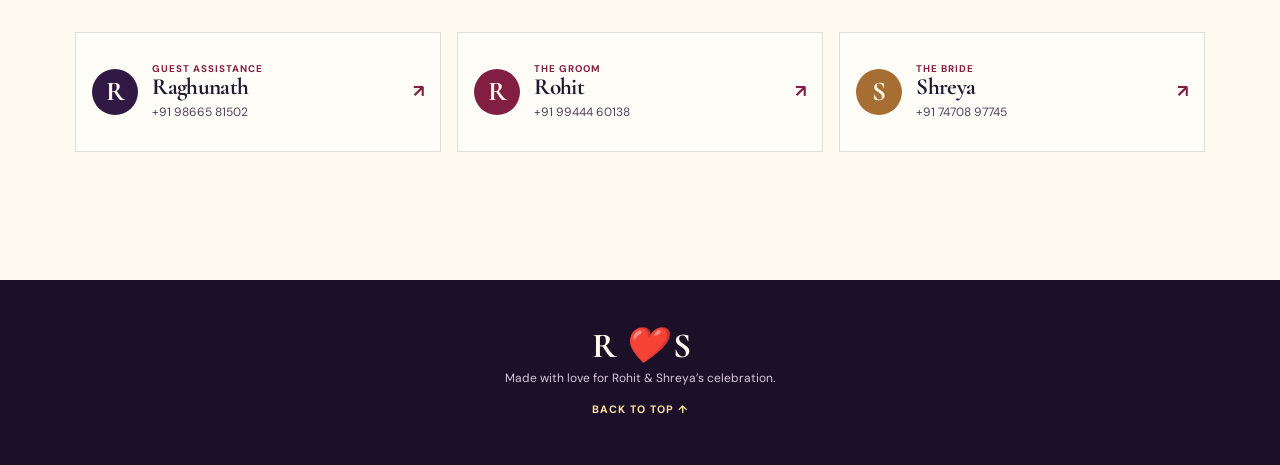
==== commit 97ac6888: "Add files via upload" ====
--- a/index.html
+++ b/index.html
@@ -102,7 +102,7 @@
             <span class="icon-badge" aria-hidden="true">↘</span>
             <p class="card-kicker">30–31 December · Return</p>
             <h3>Return via Bhopal Jn</h3>
-            <p>Train 12589 departs at 9:00 PM and reaches Cherlapally at 1:30 PM. Coach and seat details are to be announced.</p>
+            <p>Guests will return by multiple trains and IndiGo flights on 30 December. Individual departure, arrival, coach, and seat details are listed in the return travel table.</p>
             <a class="text-link" href="https://maps.app.goo.gl/GBfrULoSmMxC1pWL6" target="_blank" rel="noopener">Open Cherlapally station map <span aria-hidden="true">↗</span></a>
           </article>
         </div>
--- a/styles.css
+++ b/styles.css
@@ -202,7 +202,7 @@
 
 .passenger-table {
   width: 100%;
-  min-width: 900px;
+  min-width: 1180px;
   border-collapse: collapse;
   background: #fffdf8;
   font-size: .84rem;
@@ -233,14 +233,20 @@
 
 .passenger-table th:nth-child(2),
 .passenger-table th:nth-child(3),
+.passenger-table th:nth-child(4),
 .passenger-table th:nth-child(5),
 .passenger-table th:nth-child(6),
 .passenger-table th:nth-child(7),
+.passenger-table th:nth-child(8),
+.passenger-table th:nth-child(9),
 .passenger-table td:nth-child(2),
 .passenger-table td:nth-child(3),
+.passenger-table td:nth-child(4),
 .passenger-table td:nth-child(5),
 .passenger-table td:nth-child(6),
-.passenger-table td:nth-child(7) {
+.passenger-table td:nth-child(7),
+.passenger-table td:nth-child(8),
+.passenger-table td:nth-child(9) {
   text-align: center;
   white-space: nowrap;
 }
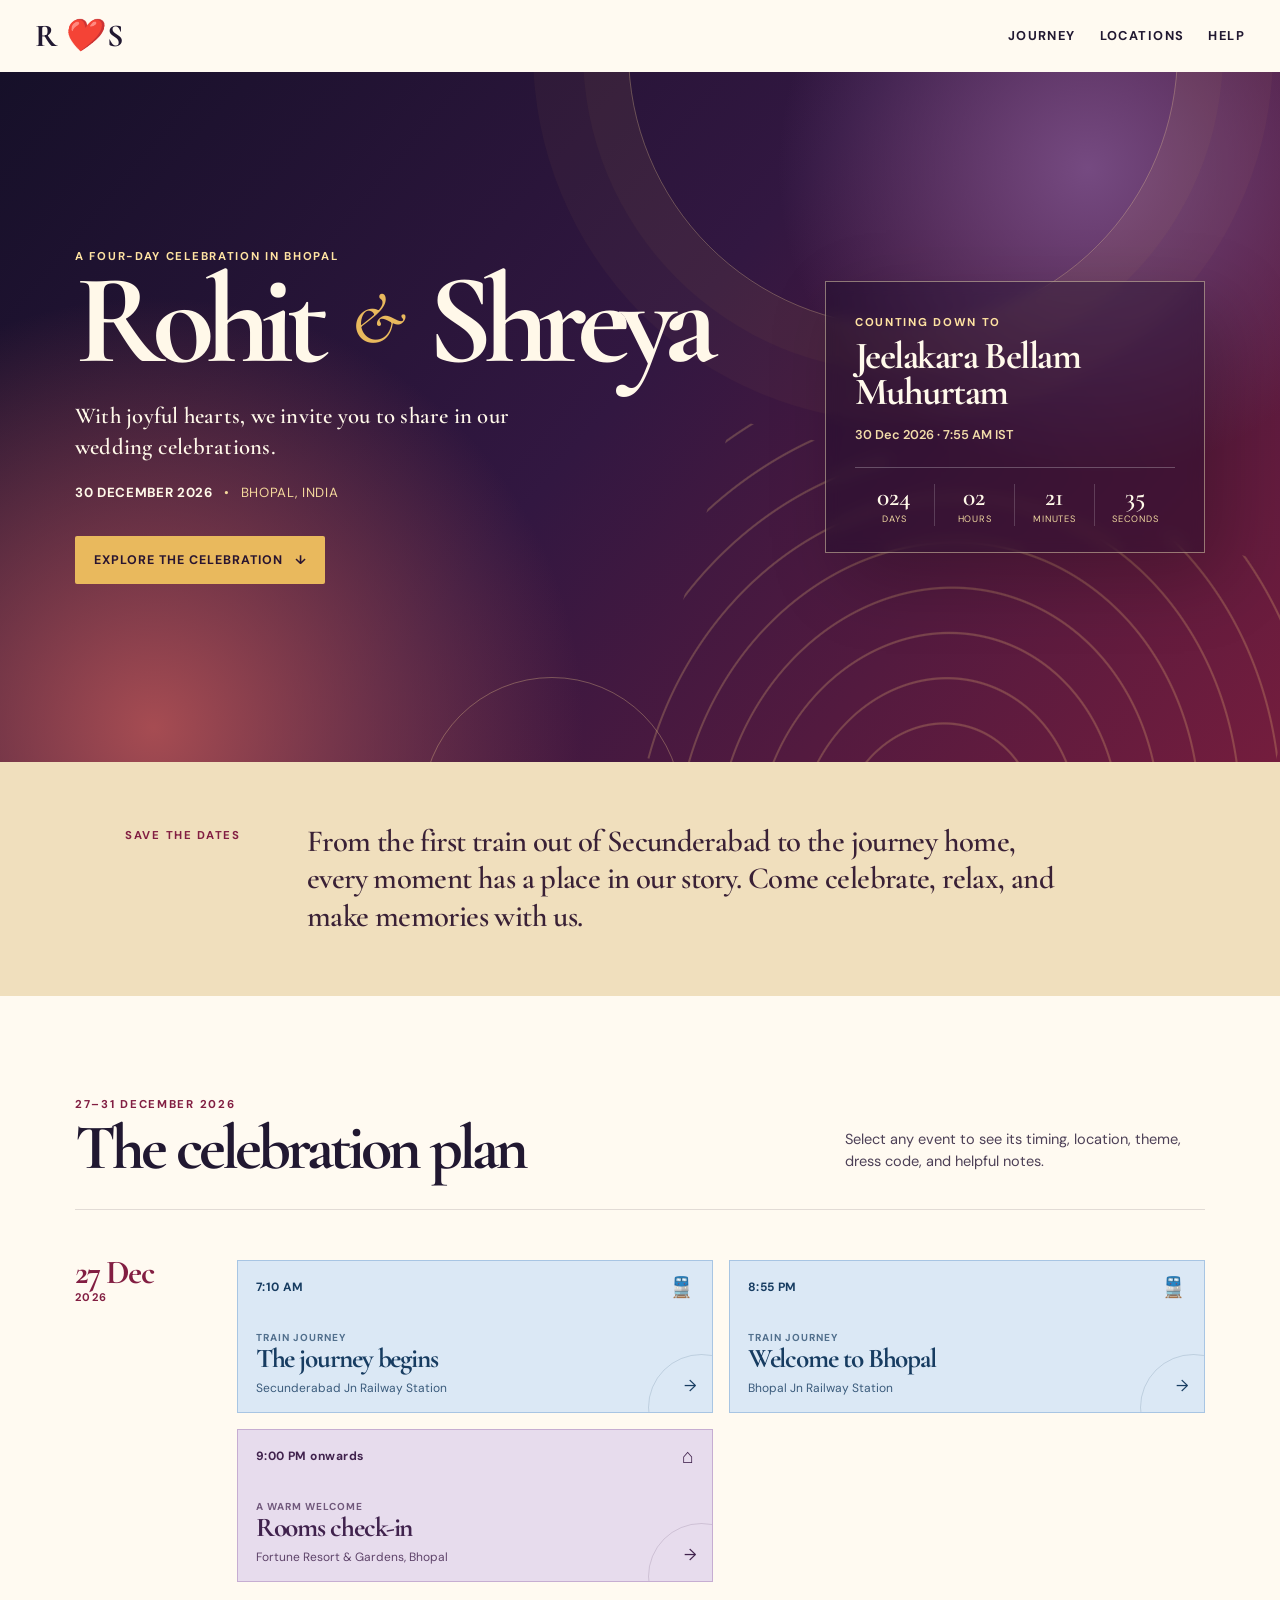
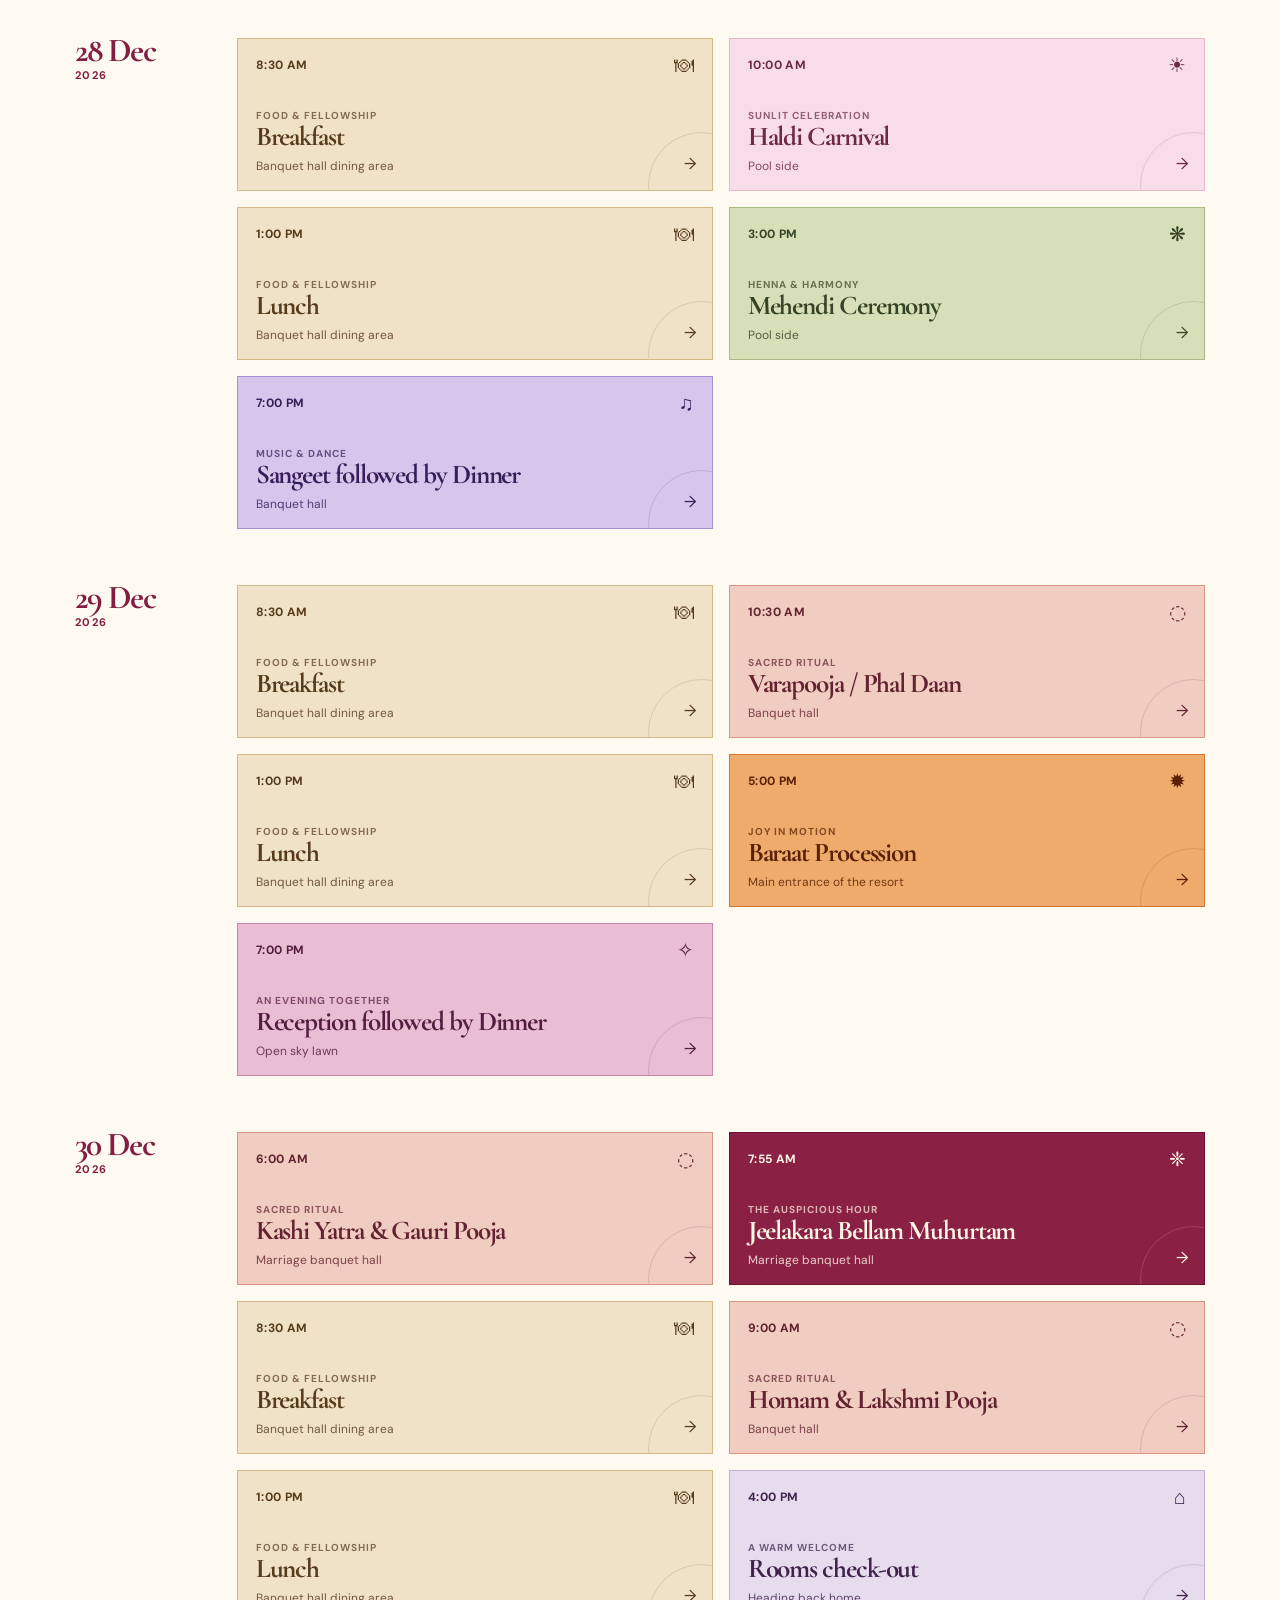
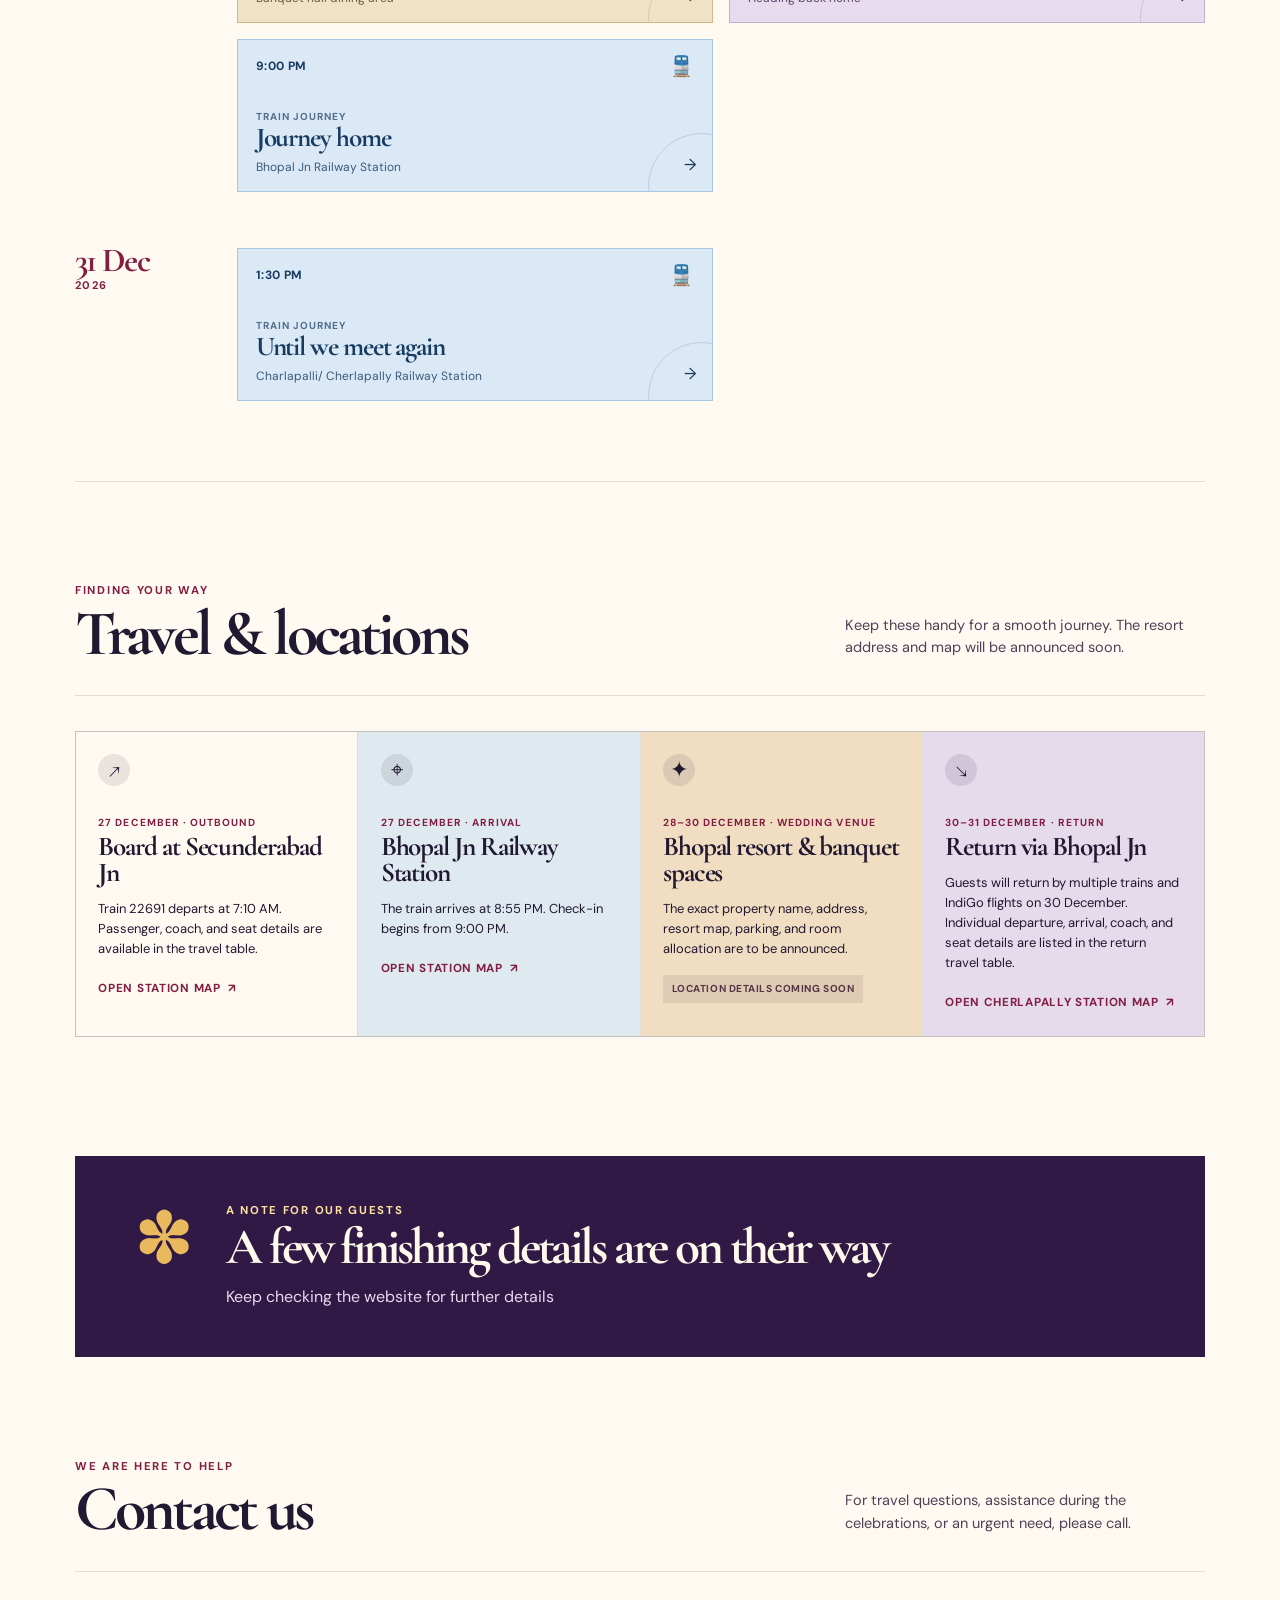
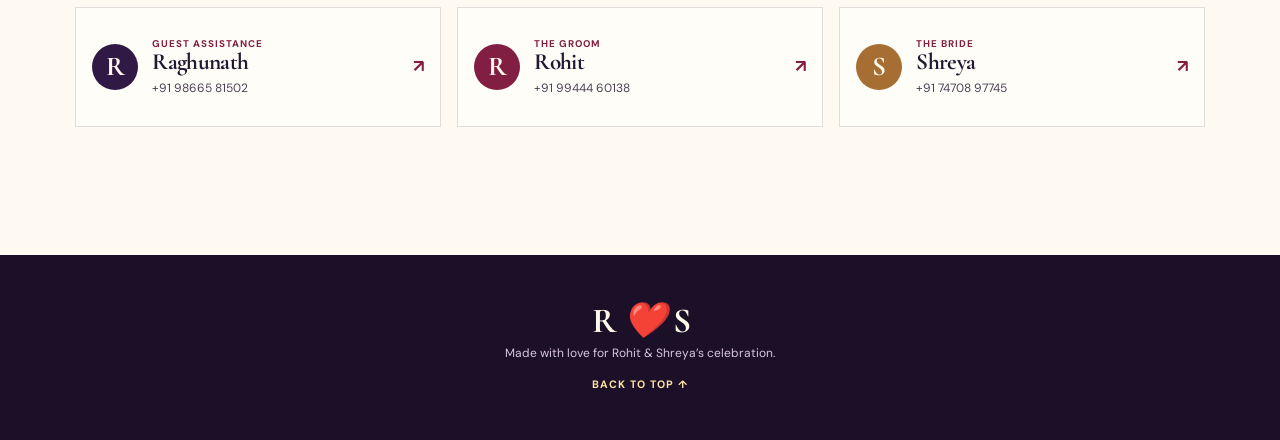
==== commit 05fe6b59: "Add files via upload" ====
--- a/index.html
+++ b/index.html
@@ -113,7 +113,7 @@
         <div>
           <p class="eyebrow">A note for our guests</p>
           <h2 id="guest-note-title">A few finishing details are on their way</h2>
-          <p>Menus, dress codes, event themes, room allocation, and the resort map will be added here as they are finalised. Please check this website again before travelling.</p>
+          <p>Keep checking the website for further details</p>
         </div>
       </section>
 
--- a/styles.css
+++ b/styles.css
@@ -82,8 +82,8 @@
 .theme-journey { --event-bg: #dbe8f5; --event-ink: #173c61; --event-border: #a8c5e3; }
 .theme-welcome { --event-bg: #e7dced; --event-ink: #40224d; --event-border: #c6add2; }
 .theme-dining { --event-bg: #f0e2c7; --event-ink: #563b1b; --event-border: #d6b884; }
-.theme-haldi { --event-bg: #f8d54b; --event-ink: #563900; --event-border: #e1ad16; }
-.theme-mehendi { --event-bg: #c5d7a2; --event-ink: #253e1e; --event-border: #96b572; }
+.theme-haldi { --event-bg: #f8dce7; --event-ink: #6b2945; --event-border: #e7b8c9; }
+.theme-mehendi { --event-bg: #d6dfb8; --event-ink: #344326; --event-border: #a8b985; }
 .theme-sangeet { --event-bg: #d7c5eb; --event-ink: #371e5a; --event-border: #aa8fd0; }
 .theme-pooja { --event-bg: #f0ccc1; --event-ink: #632231; --event-border: #d89689; }
 .theme-baraat { --event-bg: #efab6b; --event-ink: #592004; --event-border: #d77832; }
@@ -127,6 +127,10 @@
 /* Event detail page */
 .event-header { border-bottom: 1px solid var(--line); }
 .event-hero { --event-bg: #f0dfbd; --event-ink: var(--ink); position: relative; isolation: isolate; overflow: hidden; display: grid; grid-template-columns: minmax(0, 1fr) minmax(220px, 315px); gap: 2.5rem; align-items: end; min-height: 455px; padding: clamp(4rem, 8vw, 7rem) max(1.5rem, calc((100vw - 1130px) / 2)); background: var(--event-bg); color: var(--event-ink); }
+
+/* Keep the complete event card and its detail-page hero in the selected function colours. */
+.event-hero.theme-haldi { --event-bg: #f8dce7; --event-ink: #6b2945; --event-border: #e7b8c9; }
+.event-hero.theme-mehendi { --event-bg: #d6dfb8; --event-ink: #344326; --event-border: #a8b985; }
 .event-hero::before { content: ""; position: absolute; z-index: -1; width: min(65vw, 800px); height: min(65vw, 800px); top: -420px; right: -120px; border: 1px solid currentColor; border-radius: 50%; opacity: .15; box-shadow: 0 0 0 60px transparent, 0 0 0 61px currentColor, 0 0 0 120px transparent, 0 0 0 121px currentColor; }
 .event-hero .eyebrow { color: currentColor; opacity: .75; }
 .event-theme-label { margin: .2rem 0 1rem; font-size: .75rem; font-weight: 700; letter-spacing: .1em; text-transform: uppercase; }
@@ -181,6 +185,66 @@
 @media (prefers-reduced-motion: reduce) { *, *::before, *::after { scroll-behavior: auto !important; animation-duration: .01ms !important; animation-iteration-count: 1 !important; transition-duration: .01ms !important; } }
 
 
+/* Room allocation table */
+.room-section {
+  width: 100%;
+  margin: 2rem 0 1.8rem;
+}
+
+.room-heading {
+  margin: 0 0 .55rem;
+  color: var(--ink);
+  font: 700 1.8rem/1.1 var(--serif);
+}
+
+.room-note {
+  margin: 0 0 1.1rem;
+  color: var(--ink-soft);
+  font-size: .84rem;
+}
+
+.room-table-wrapper {
+  width: 100%;
+  overflow-x: auto;
+  border: 1px solid var(--line);
+  background: #fffdf8;
+}
+
+.room-table {
+  width: 100%;
+  min-width: 760px;
+  border-collapse: collapse;
+  background: #fffdf8;
+  font-size: .84rem;
+  text-align: left;
+}
+
+.room-table th {
+  padding: .85rem .75rem;
+  background: #efe2c8;
+  color: var(--wine);
+  font-size: .68rem;
+  font-weight: 700;
+  text-transform: uppercase;
+  letter-spacing: .045em;
+  white-space: nowrap;
+}
+
+.room-table td {
+  padding: .72rem .75rem;
+  border-bottom: 1px solid var(--line);
+  color: var(--ink);
+  vertical-align: top;
+}
+
+.room-table tbody tr:last-child td {
+  border-bottom: 0;
+}
+
+.room-table tbody tr:nth-child(even) {
+  background: rgba(239, 226, 200, .22);
+}
+
 /* Unified passenger travel table */
 .passenger-section {
   width: 100%;
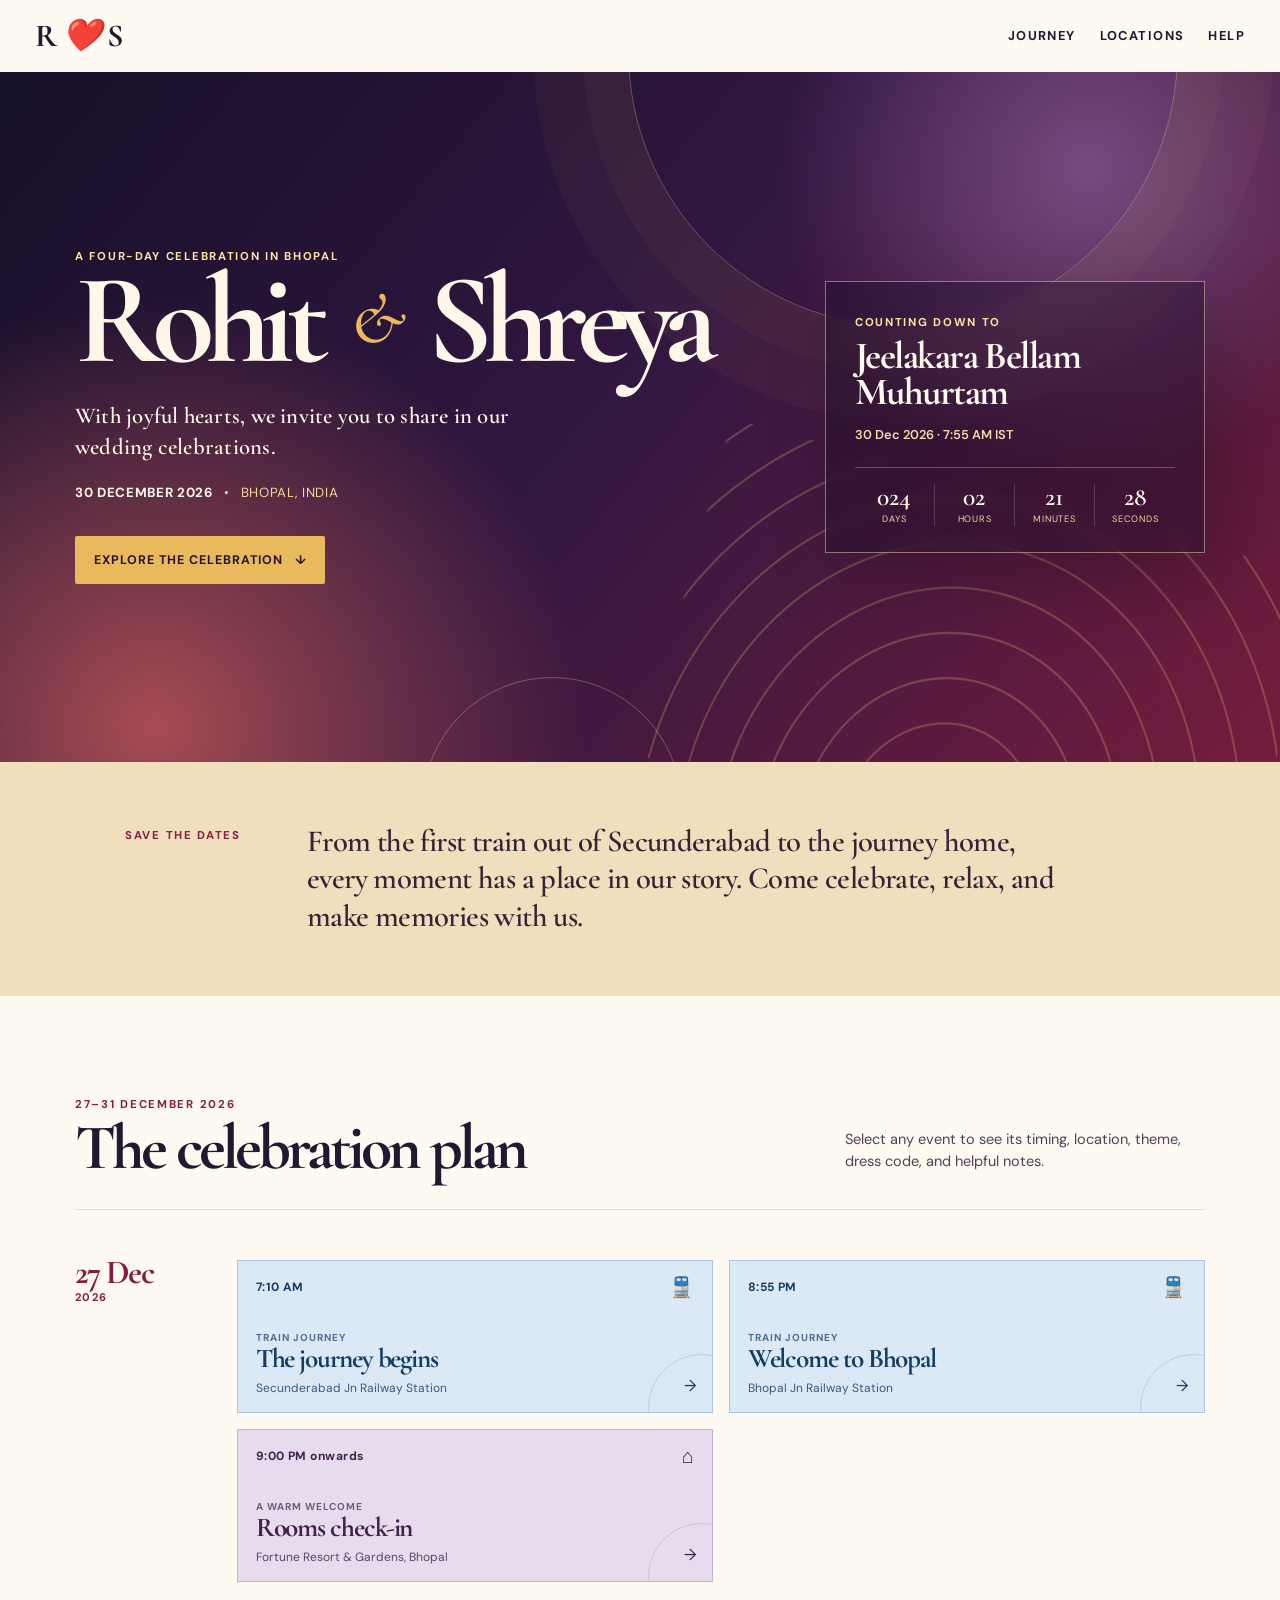
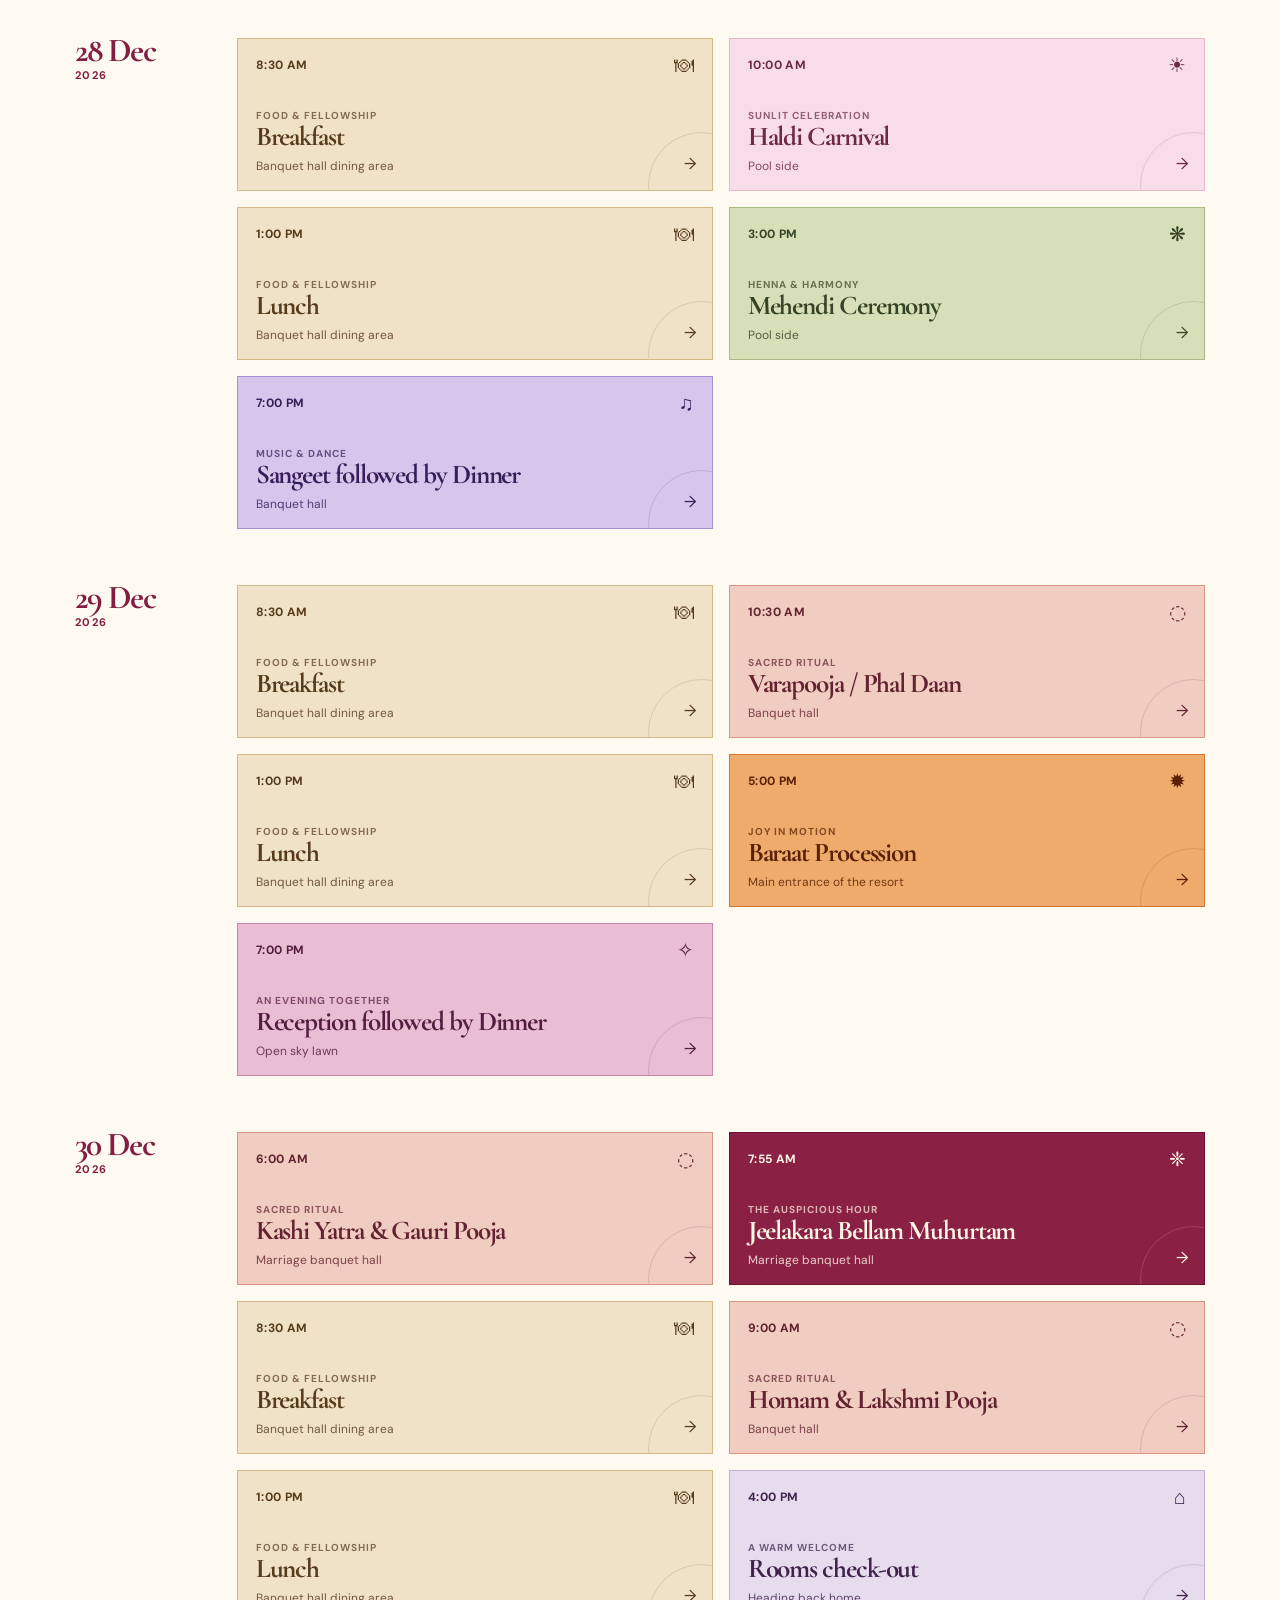
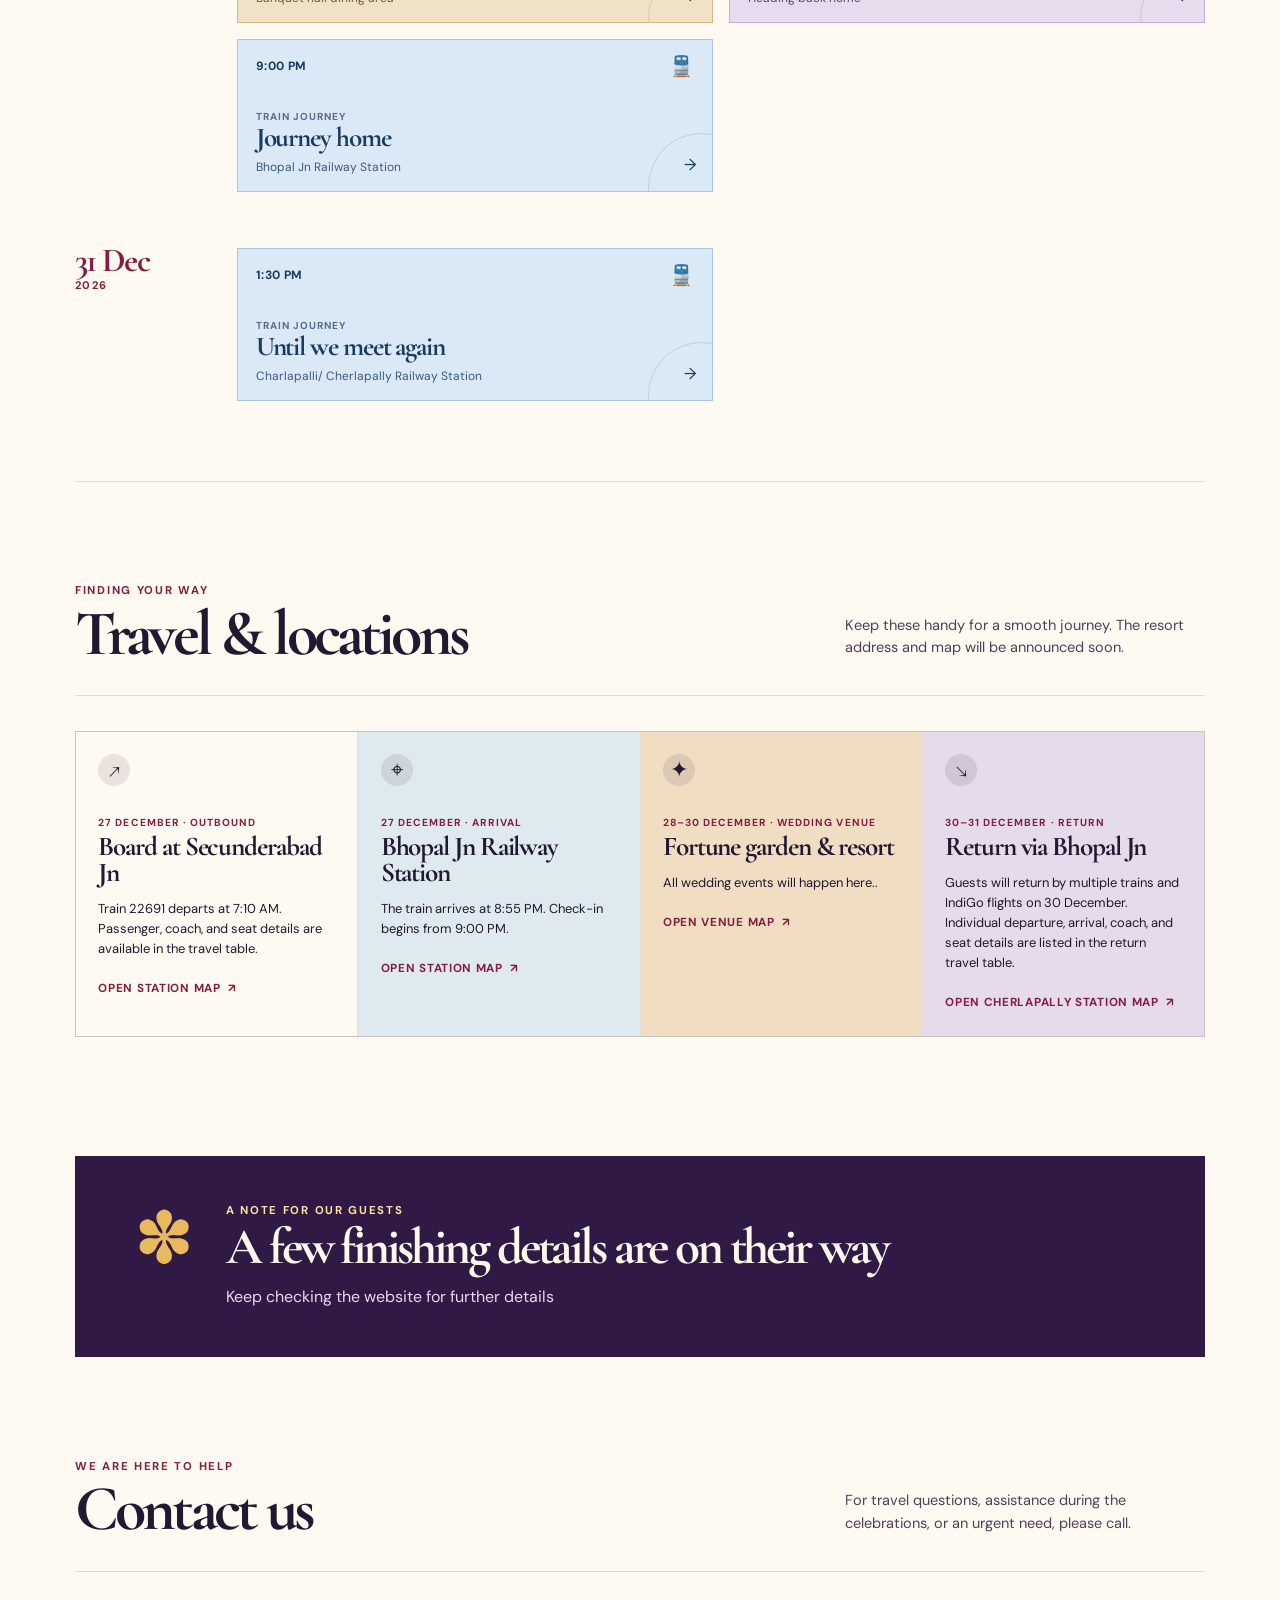
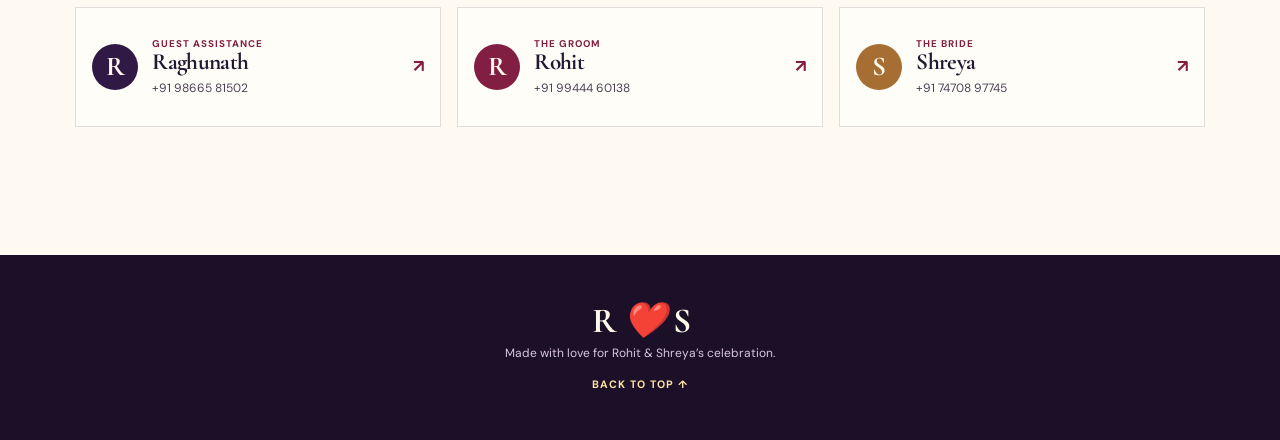
==== commit 730144eb: "Add files via upload" ====
--- a/index.html
+++ b/index.html
@@ -94,9 +94,9 @@
           <article class="location-card location-venue">
             <span class="icon-badge" aria-hidden="true">✦</span>
             <p class="card-kicker">28–30 December · Wedding venue</p>
-            <h3>Bhopal resort &amp; banquet spaces</h3>
-            <p>The exact property name, address, resort map, parking, and room allocation are to be announced.</p>
-            <span class="status-pill">Location details coming soon</span>
+            <h3>Fortune garden &amp; resort</h3>
+            <p>All wedding events will happen here..</p>
+            <a class="text-link" href="https://maps.app.goo.gl/whQkqCExpRoFjbzu7" target="_blank" rel="noopener">Open venue map <span aria-hidden="true">↗</span></a>
           </article>
           <article class="location-card location-return">
             <span class="icon-badge" aria-hidden="true">↘</span>
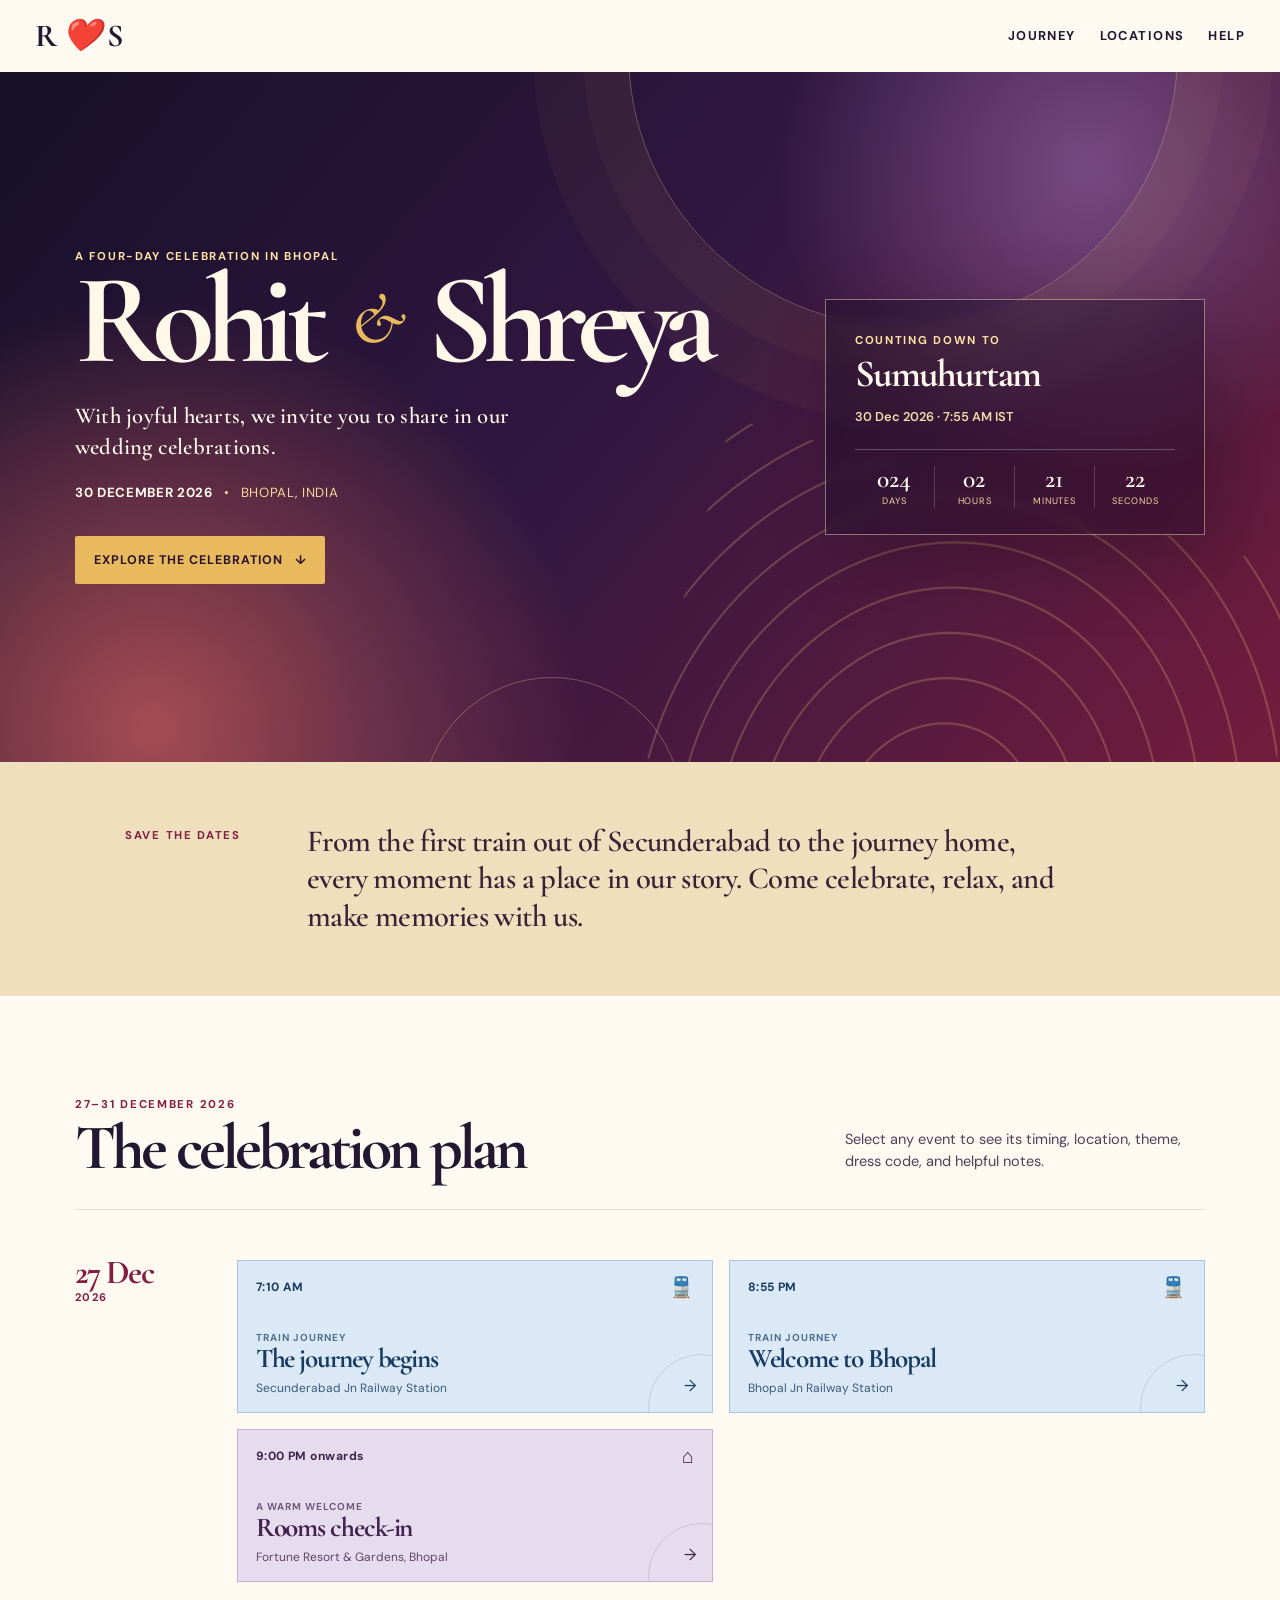
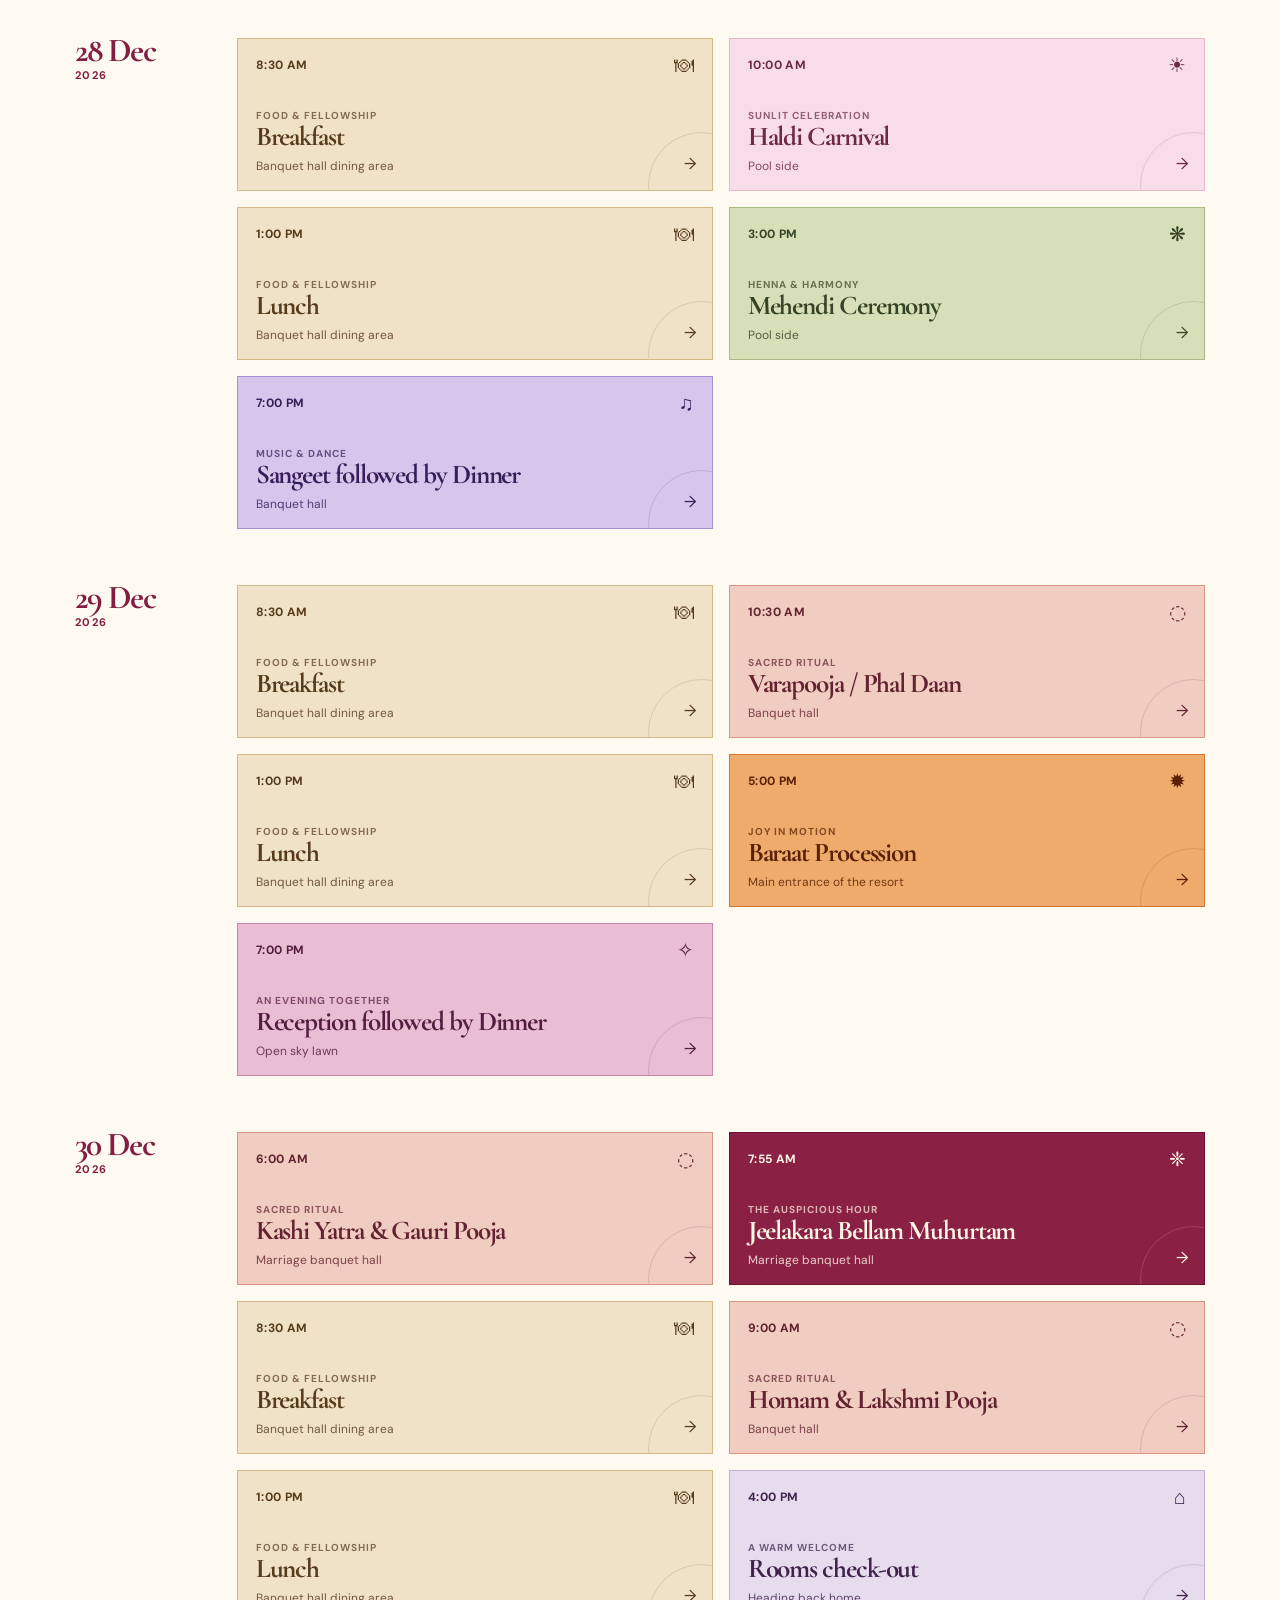
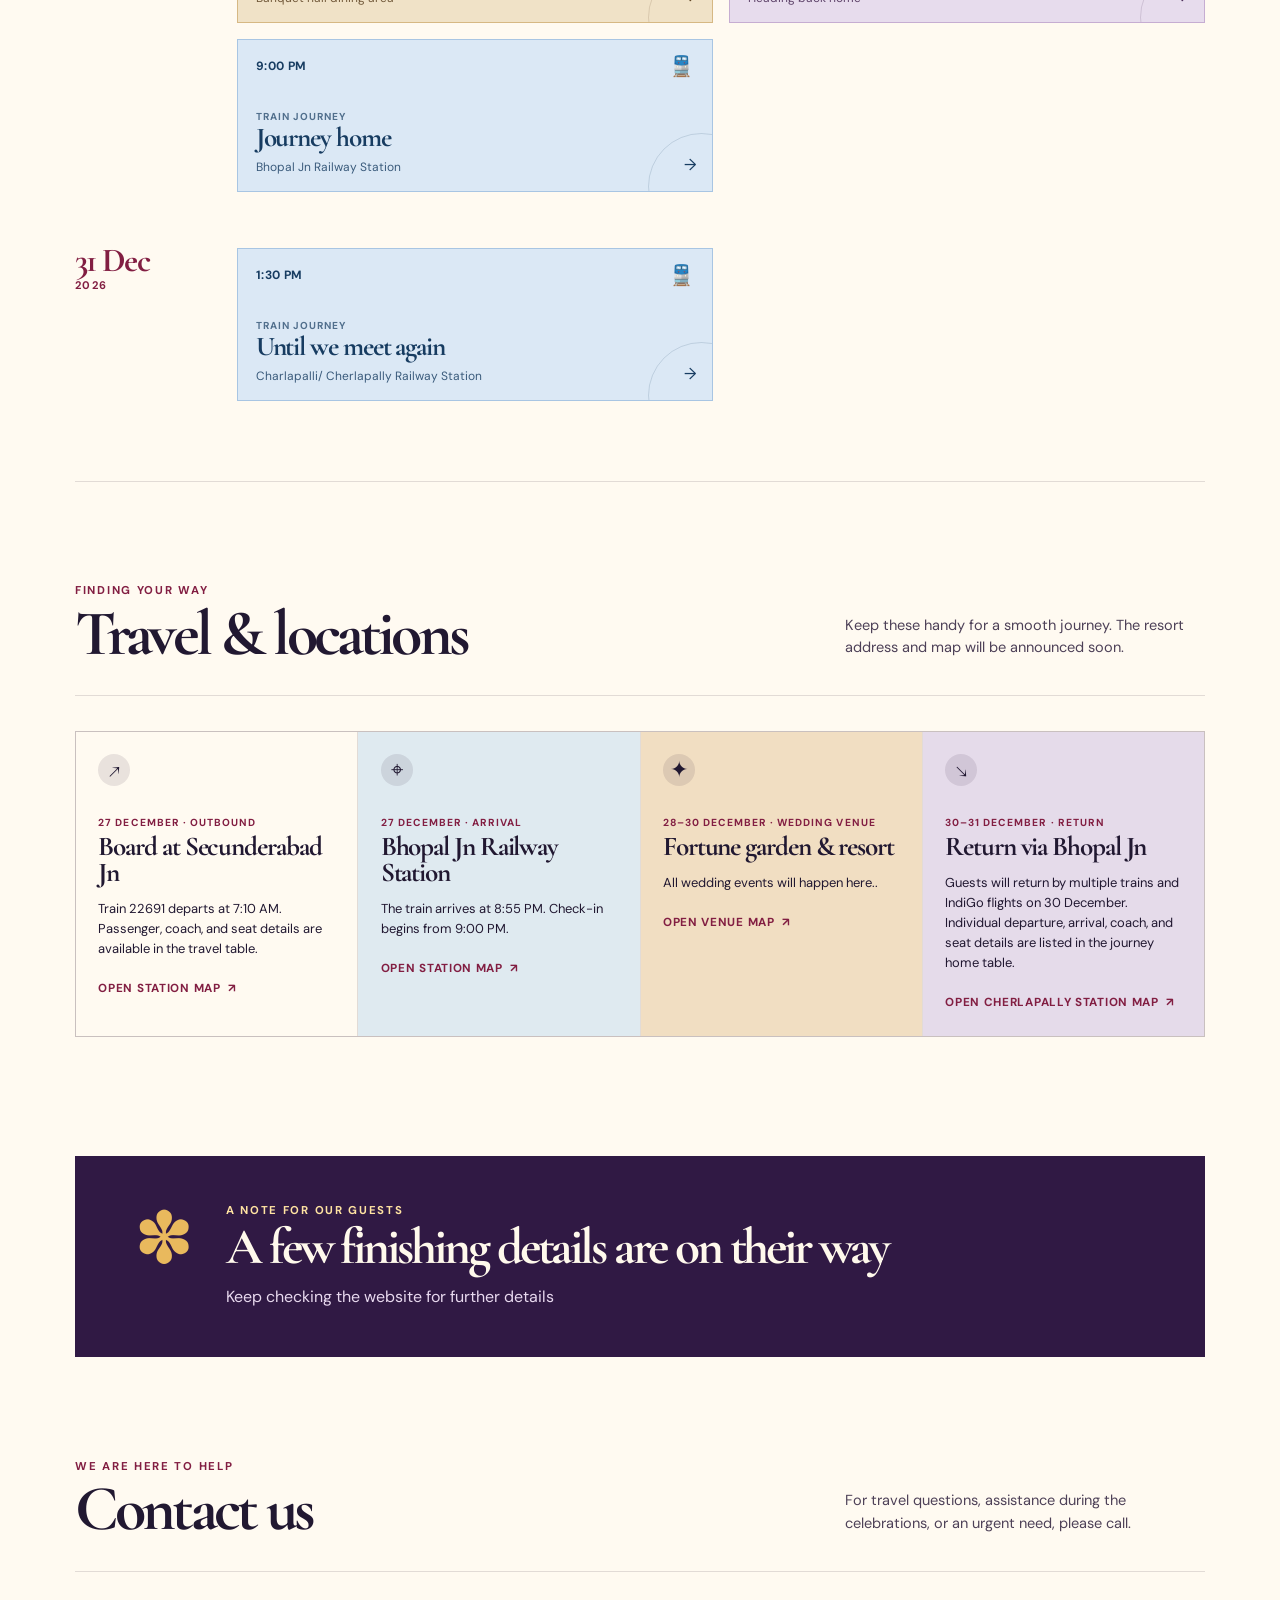
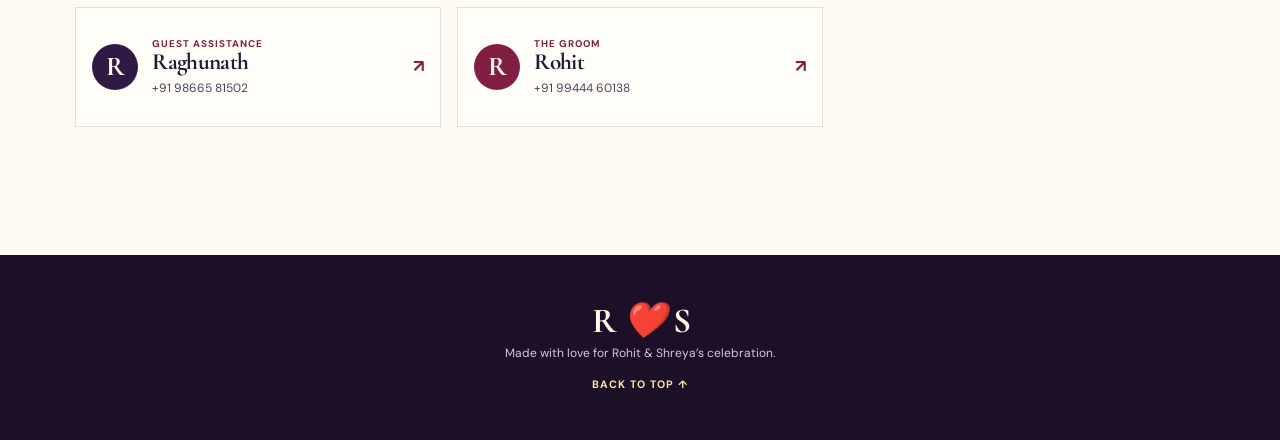
==== commit df17a692: "Add files via upload" ====
--- a/index.html
+++ b/index.html
@@ -39,9 +39,9 @@
           <a class="button button-gold" href="#journey">Explore the celebration <span aria-hidden="true">↓</span></a>
         </div>
 
-        <aside class="countdown-card" aria-label="Countdown to the Jeelakara Bellam Muhurtam">
+        <aside class="countdown-card" aria-label="Countdown to the Sumuhurtam">
           <p class="eyebrow">Counting down to</p>
-          <h2>Jeelakara Bellam<br />Muhurtam</h2>
+          <h2>Sumuhurtam</h2>
           <p class="muhurtam-time">30 Dec 2026 · 7:55 AM IST</p>
           <div class="countdown" data-countdown aria-live="polite">
             <div><strong data-days>000</strong><span>Days</span></div>
@@ -102,7 +102,7 @@
             <span class="icon-badge" aria-hidden="true">↘</span>
             <p class="card-kicker">30–31 December · Return</p>
             <h3>Return via Bhopal Jn</h3>
-            <p>Guests will return by multiple trains and IndiGo flights on 30 December. Individual departure, arrival, coach, and seat details are listed in the return travel table.</p>
+            <p>Guests will return by multiple trains and IndiGo flights on 30 December. Individual departure, arrival, coach, and seat details are listed in the journey home table.</p>
             <a class="text-link" href="https://maps.app.goo.gl/GBfrULoSmMxC1pWL6" target="_blank" rel="noopener">Open Cherlapally station map <span aria-hidden="true">↗</span></a>
           </article>
         </div>
@@ -136,11 +136,6 @@
             <span><small>The groom</small><strong>Rohit</strong><em>+91 99444 60138</em></span>
             <b aria-hidden="true">↗</b>
           </a>
-          <a class="contact-card" href="tel:+917470897745">
-            <span class="contact-initial">S</span>
-            <span><small>The bride</small><strong>Shreya</strong><em>+91 74708 97745</em></span>
-            <b aria-hidden="true">↗</b>
-          </a>
         </div>
       </section>
     </main>
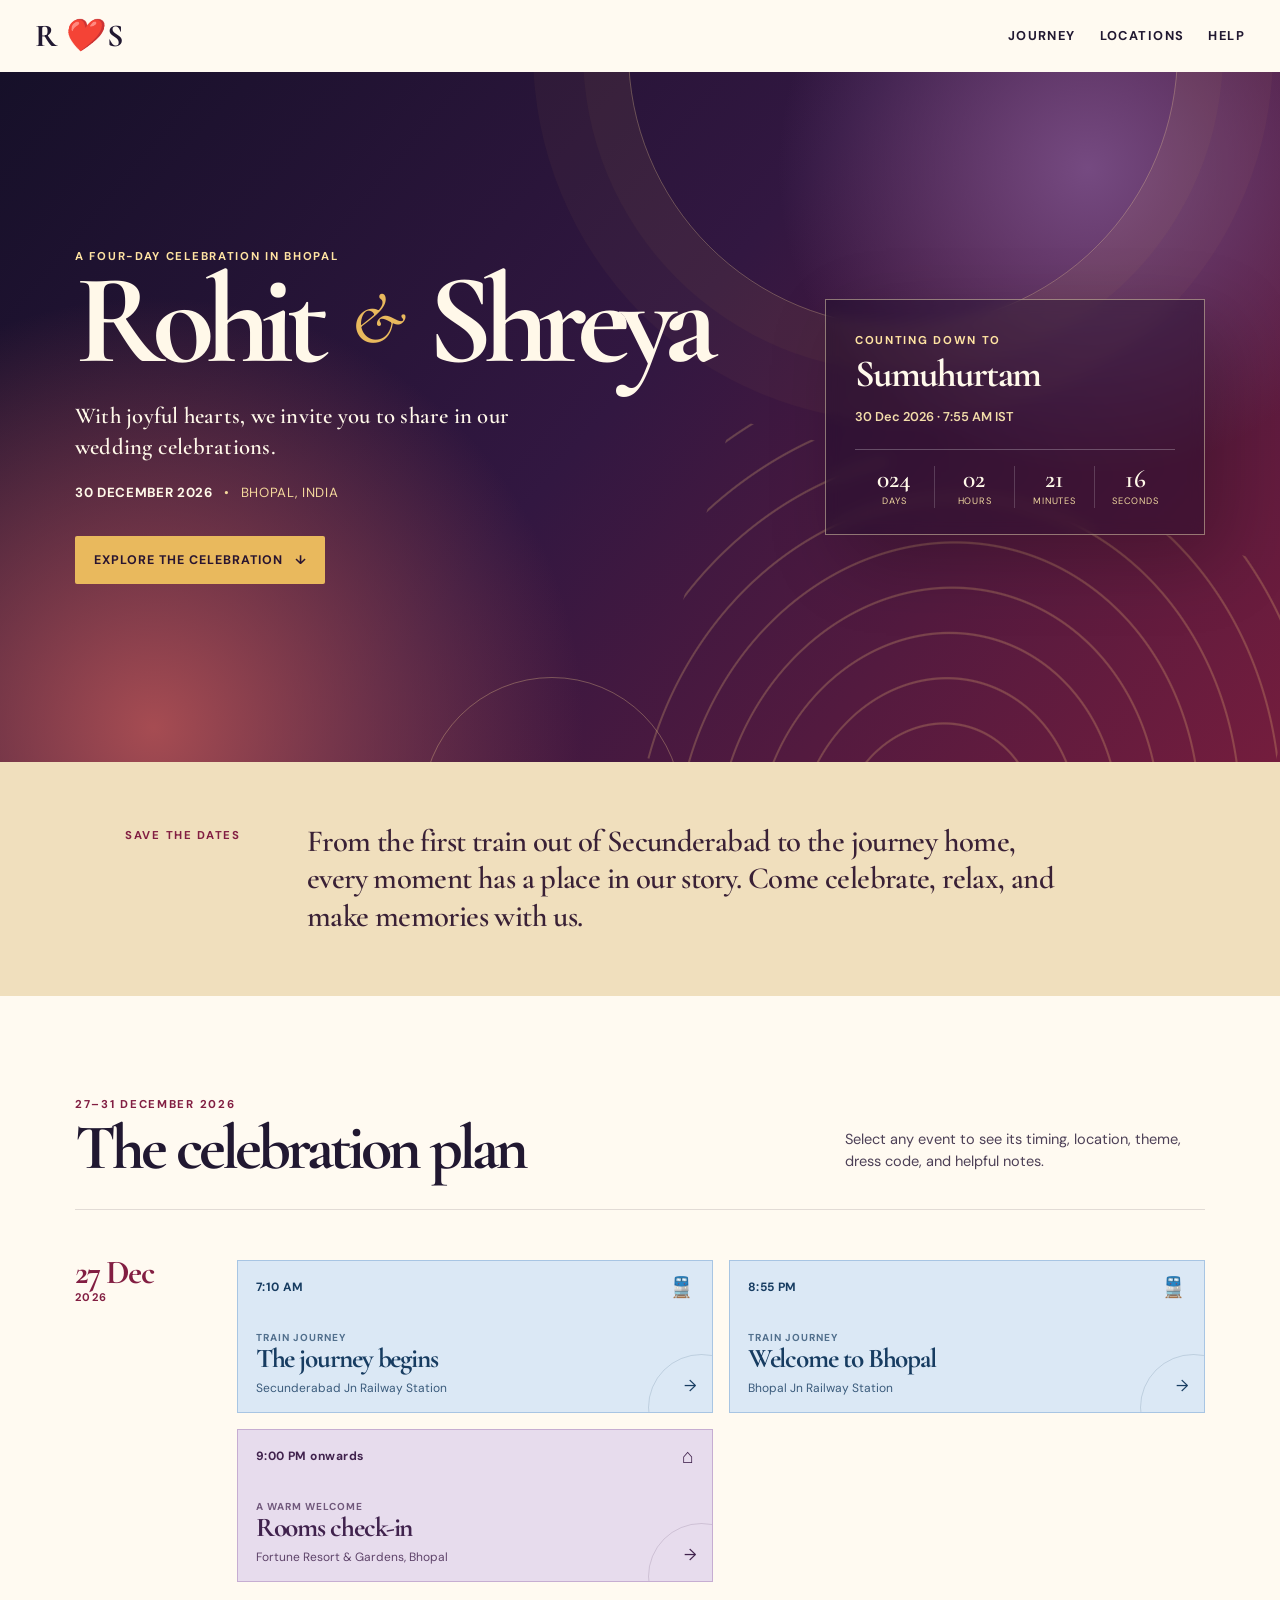
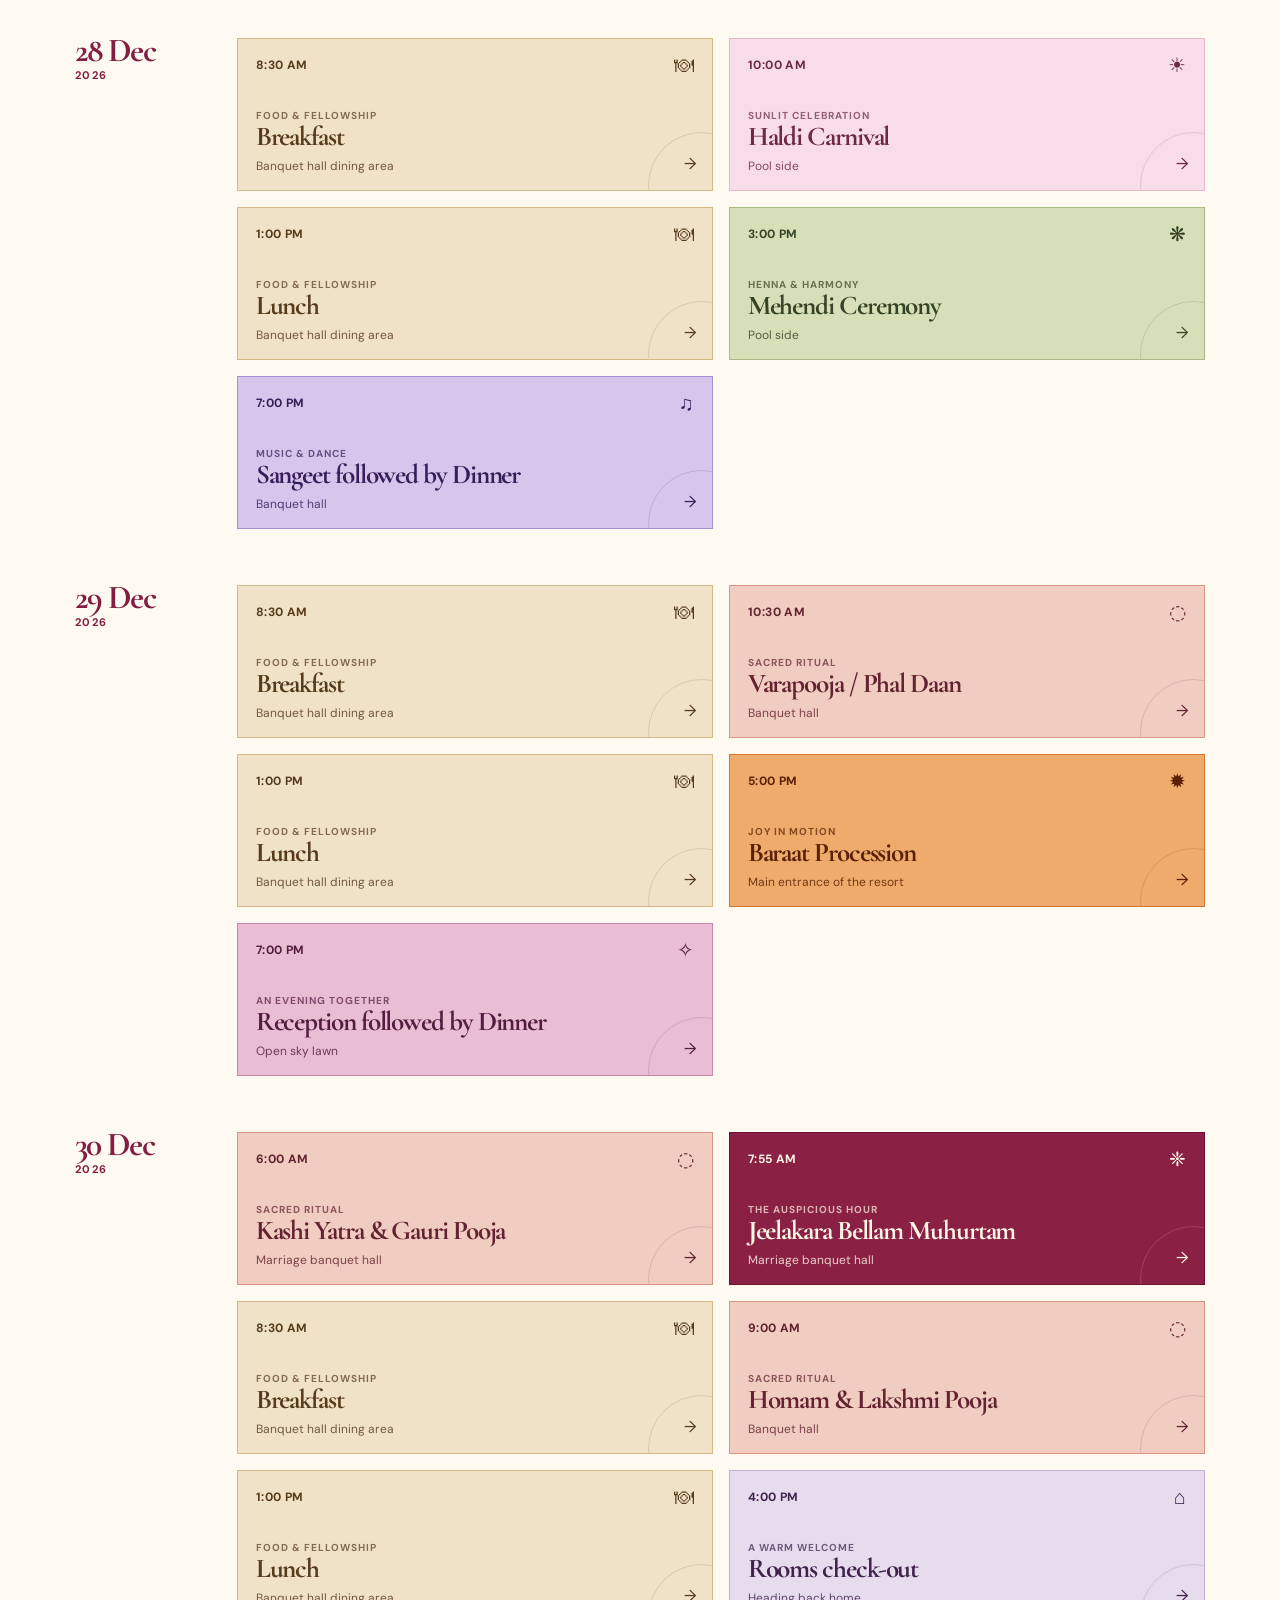
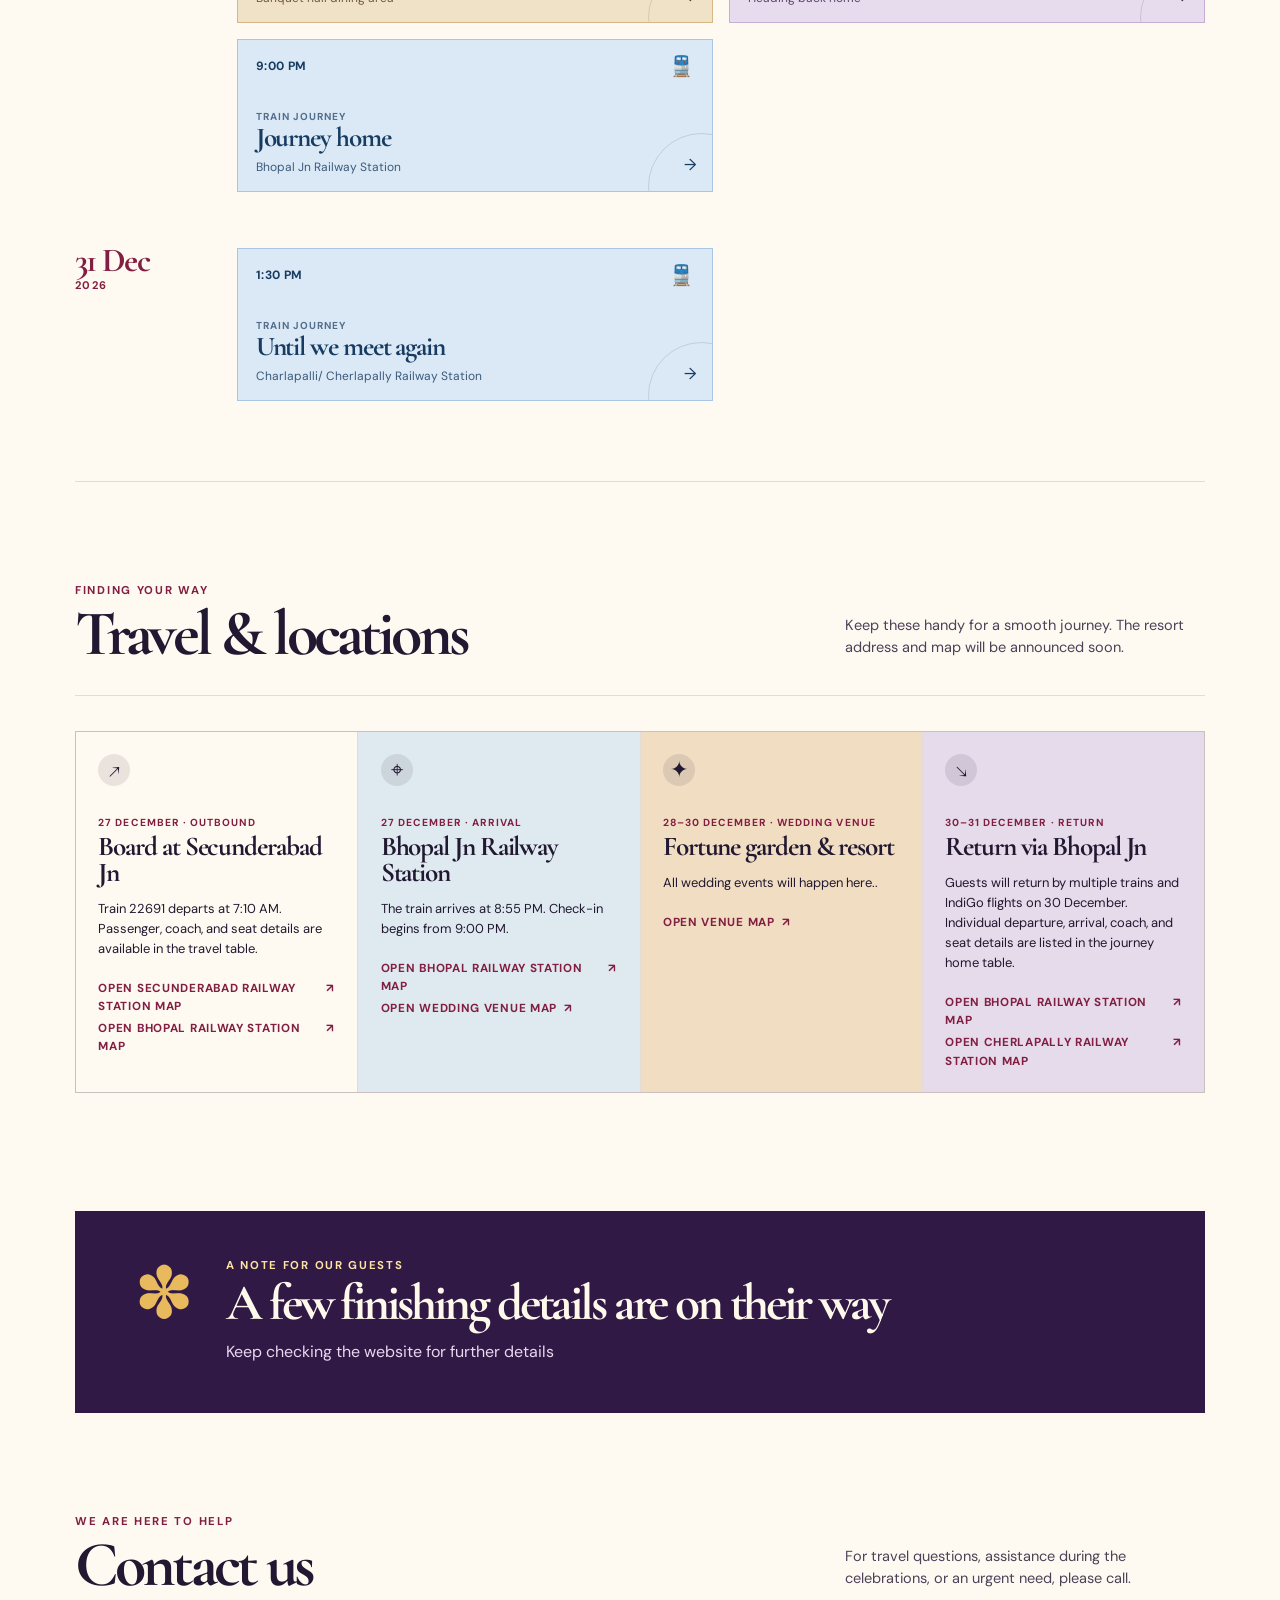
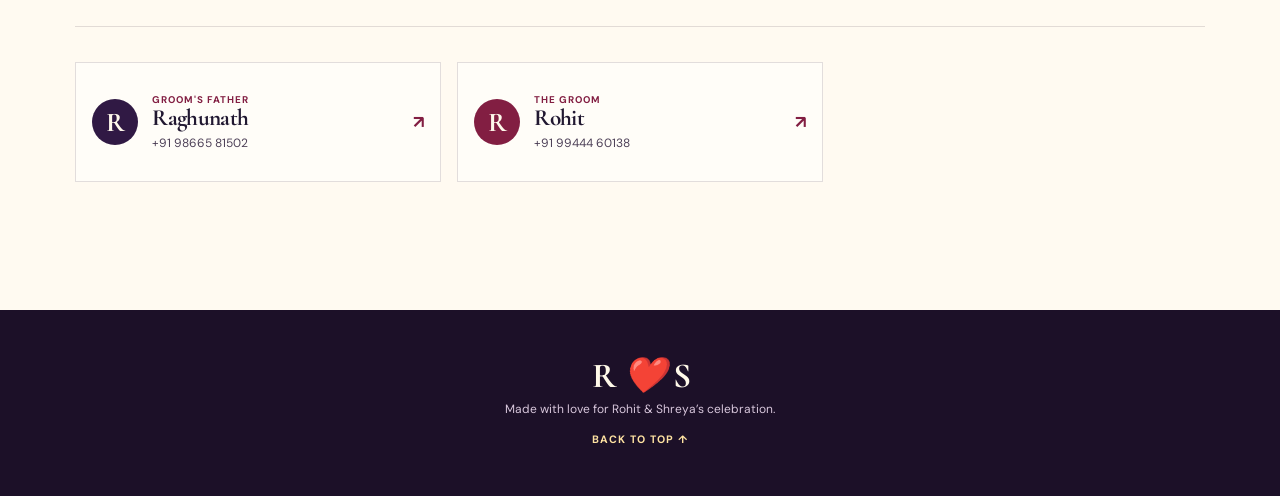
==== commit bca60732: "Add files via upload" ====
--- a/index.html
+++ b/index.html
@@ -82,14 +82,16 @@
             <p class="card-kicker">27 December · Outbound</p>
             <h3>Board at Secunderabad Jn</h3>
             <p>Train 22691 departs at 7:10 AM. Passenger, coach, and seat details are available in the travel table.</p>
-            <a class="text-link" href="https://maps.app.goo.gl/dSaFnCo6ekKPRaWr9" target="_blank" rel="noopener">Open station map <span aria-hidden="true">↗</span></a>
+            <a class="text-link" href="https://maps.app.goo.gl/dSaFnCo6ekKPRaWr9" target="_blank" rel="noopener">Open Secunderabad railway station map <span aria-hidden="true">↗</span></a>
+            <a class="text-link" href="https://maps.app.goo.gl/MjPHqGioGqBx4mKu5" target="_blank" rel="noopener">Open Bhopal railway station map <span aria-hidden="true">↗</span></a>
           </article>
           <article class="location-card location-city">
             <span class="icon-badge" aria-hidden="true">⌖</span>
             <p class="card-kicker">27 December · Arrival</p>
             <h3>Bhopal Jn Railway Station</h3>
             <p>The train arrives at 8:55 PM. Check-in begins from 9:00 PM.</p>
-            <a class="text-link" href="https://maps.app.goo.gl/MjPHqGioGqBx4mKu5" target="_blank" rel="noopener">Open station map <span aria-hidden="true">↗</span></a>
+            <a class="text-link" href="https://maps.app.goo.gl/MjPHqGioGqBx4mKu5" target="_blank" rel="noopener">Open Bhopal railway station map <span aria-hidden="true">↗</span></a>
+            <a class="text-link" href="https://maps.app.goo.gl/whQkqCExpRoFjbzu7" target="_blank" rel="noopener">Open wedding venue map <span aria-hidden="true">↗</span></a>
           </article>
           <article class="location-card location-venue">
             <span class="icon-badge" aria-hidden="true">✦</span>
@@ -103,7 +105,8 @@
             <p class="card-kicker">30–31 December · Return</p>
             <h3>Return via Bhopal Jn</h3>
             <p>Guests will return by multiple trains and IndiGo flights on 30 December. Individual departure, arrival, coach, and seat details are listed in the journey home table.</p>
-            <a class="text-link" href="https://maps.app.goo.gl/GBfrULoSmMxC1pWL6" target="_blank" rel="noopener">Open Cherlapally station map <span aria-hidden="true">↗</span></a>
+            <a class="text-link" href="https://maps.app.goo.gl/MjPHqGioGqBx4mKu5" target="_blank" rel="noopener">Open Bhopal railway station map <span aria-hidden="true">↗</span></a>
+            <a class="text-link" href="https://maps.app.goo.gl/GBfrULoSmMxC1pWL6" target="_blank" rel="noopener">Open Cherlapally railway station map <span aria-hidden="true">↗</span></a>
           </article>
         </div>
       </section>
@@ -128,7 +131,7 @@
         <div class="contact-grid">
           <a class="contact-card" href="tel:+919866581502">
             <span class="contact-initial">R</span>
-            <span><small>Guest assistance</small><strong>Raghunath</strong><em>+91 98665 81502</em></span>
+            <span><small>Groom's father</small><strong>Raghunath</strong><em>+91 98665 81502</em></span>
             <b aria-hidden="true">↗</b>
           </a>
           <a class="contact-card" href="tel:+919944460138">
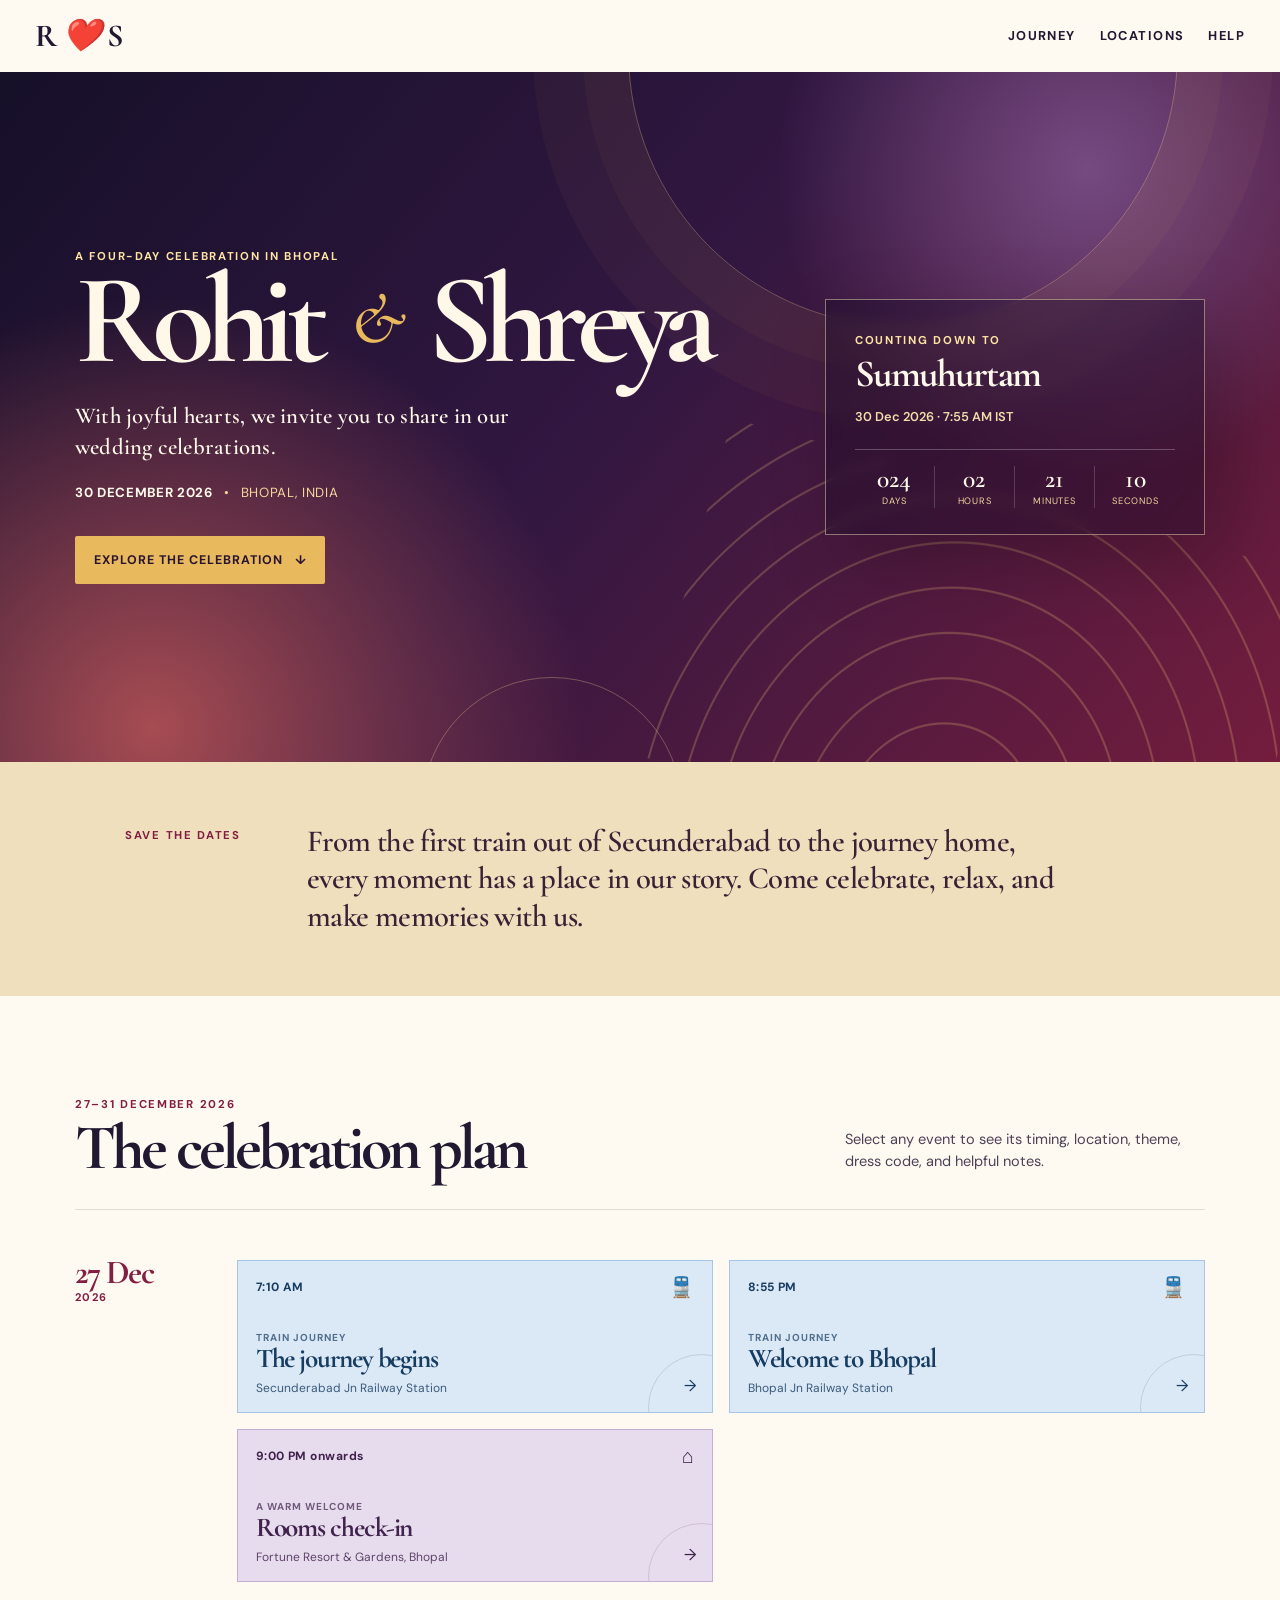
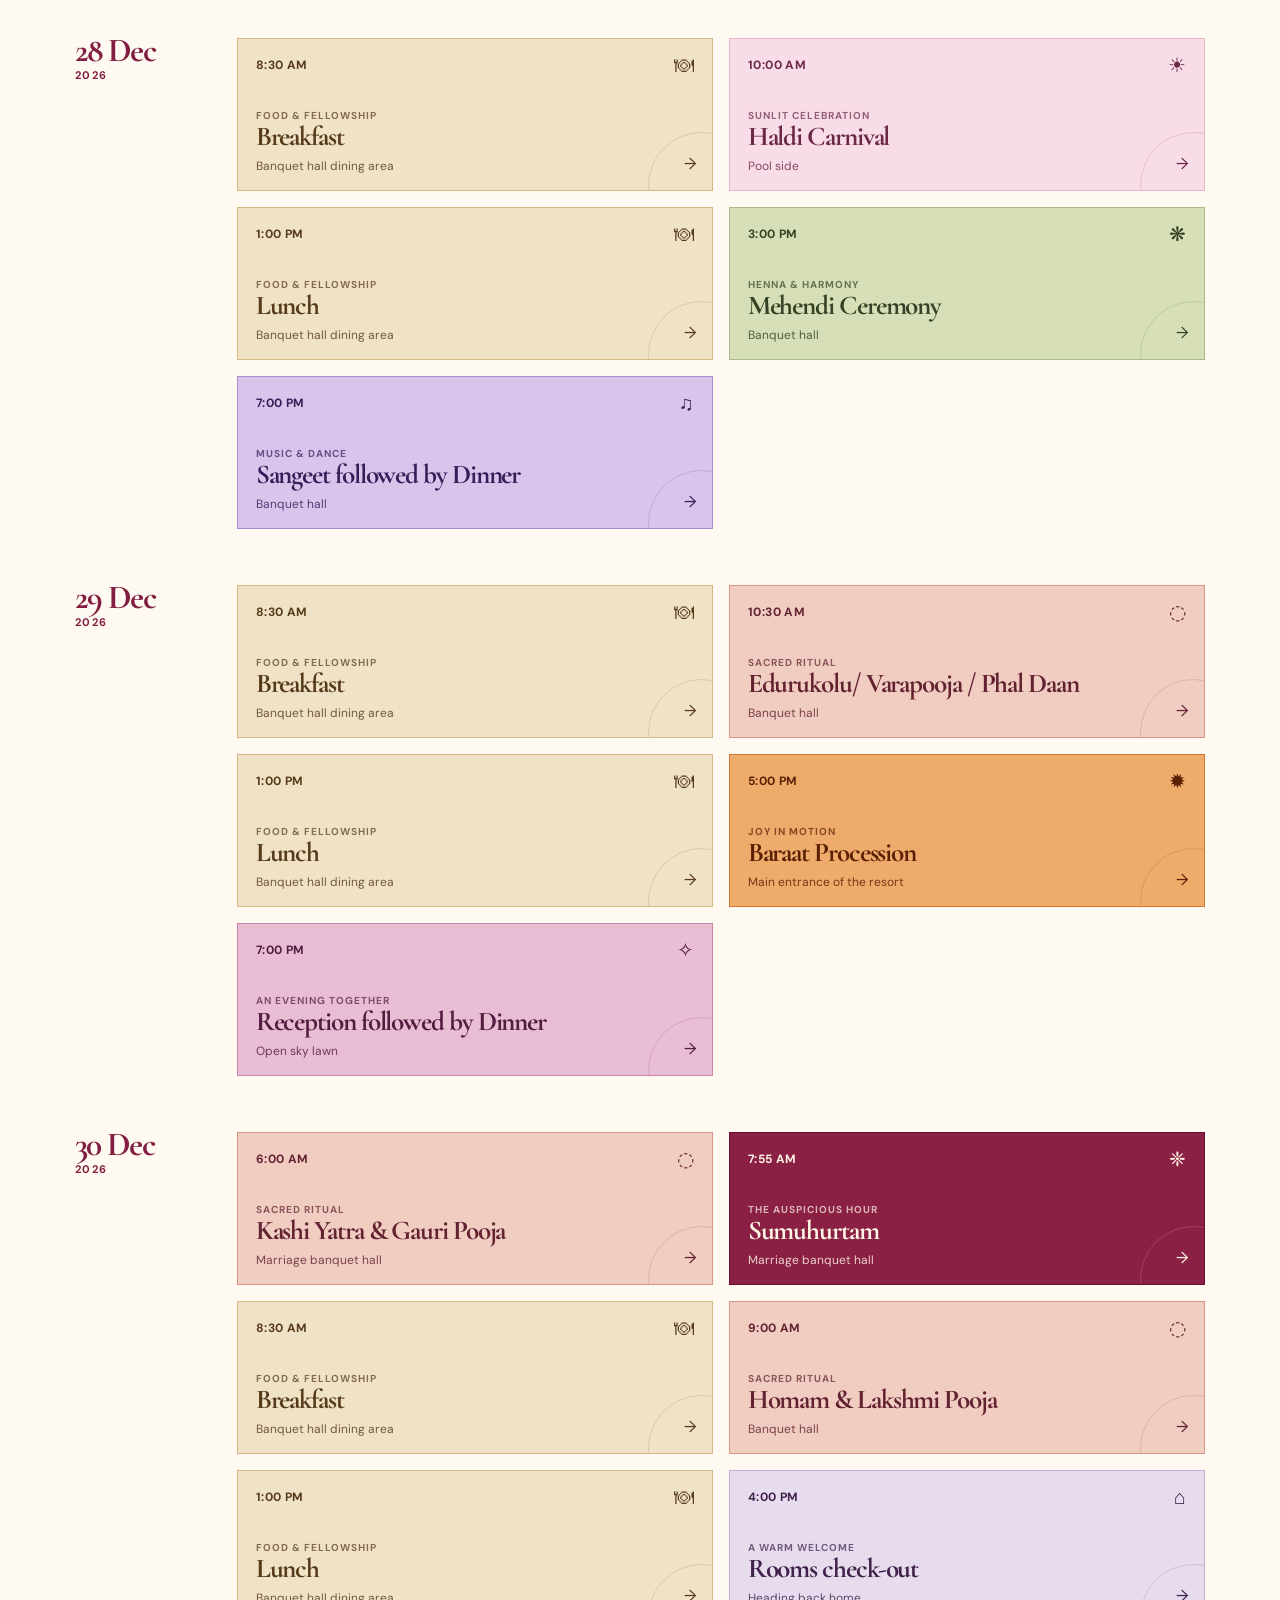
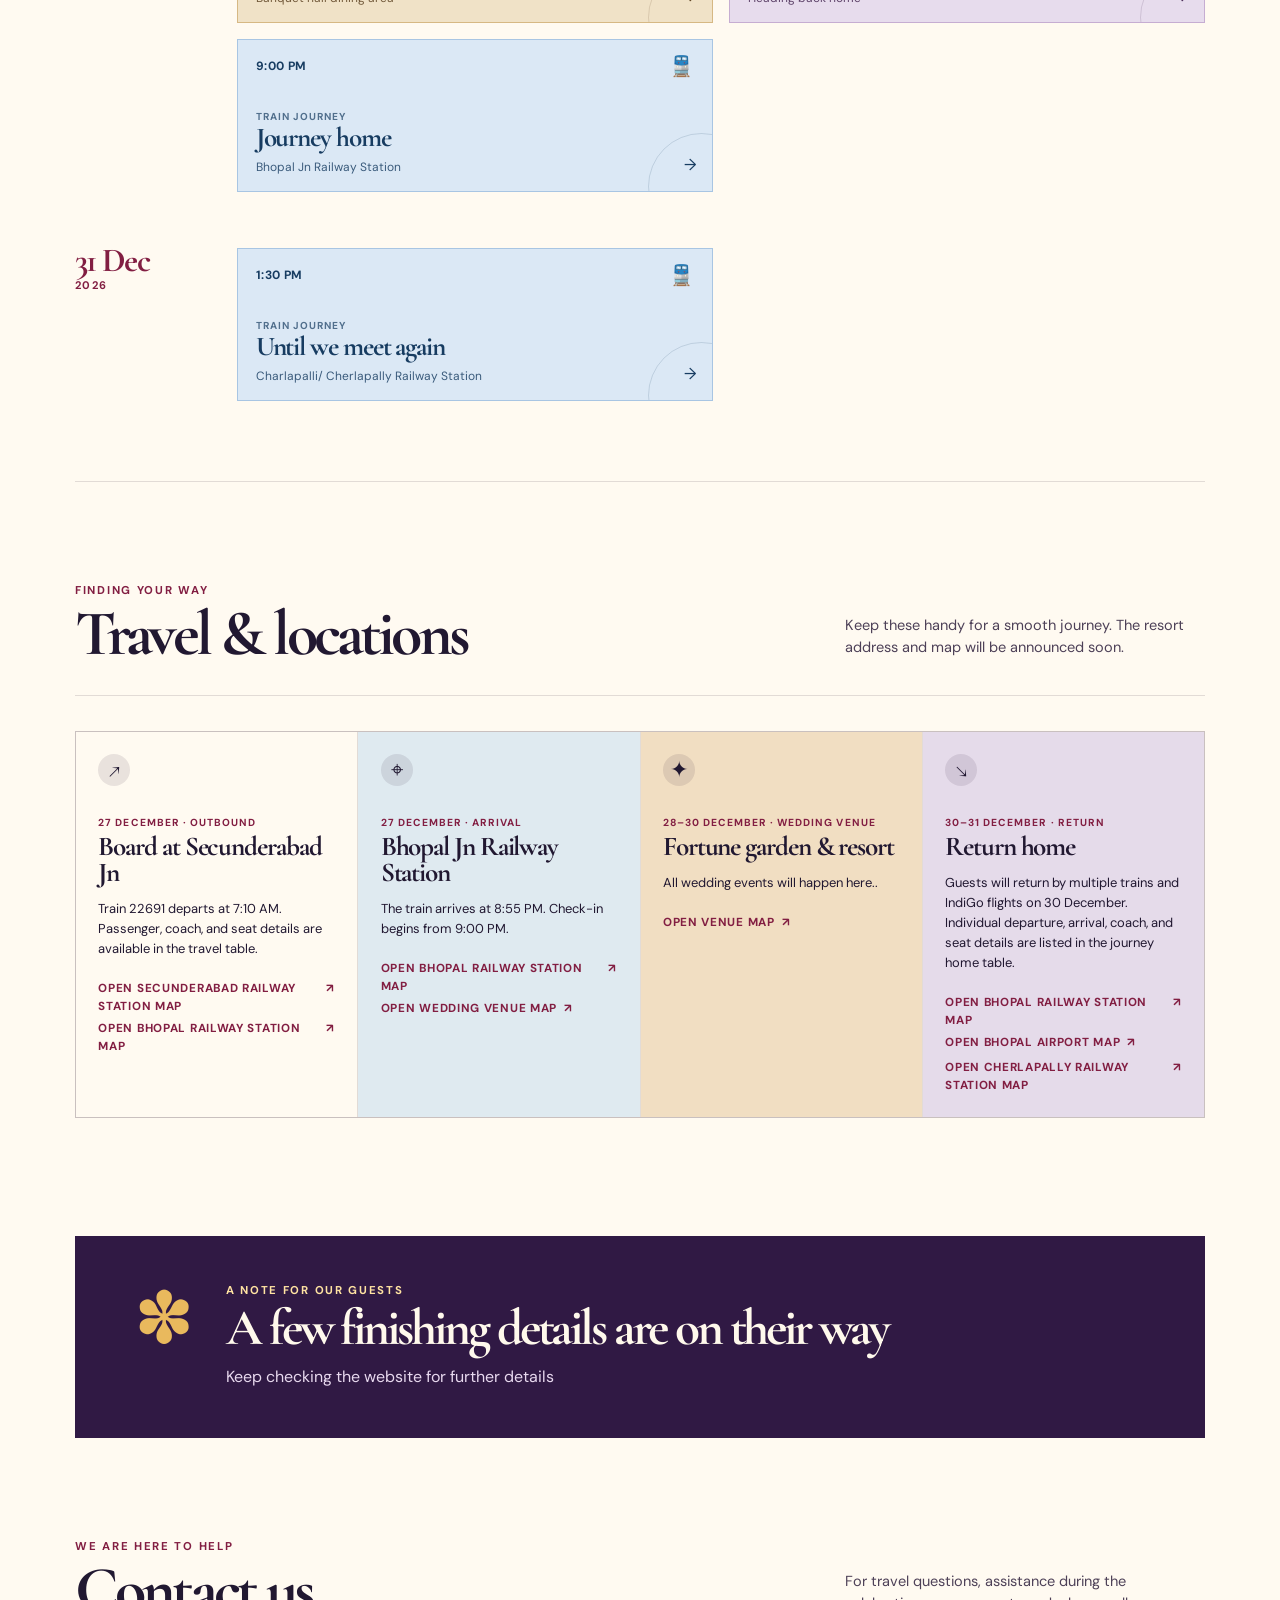
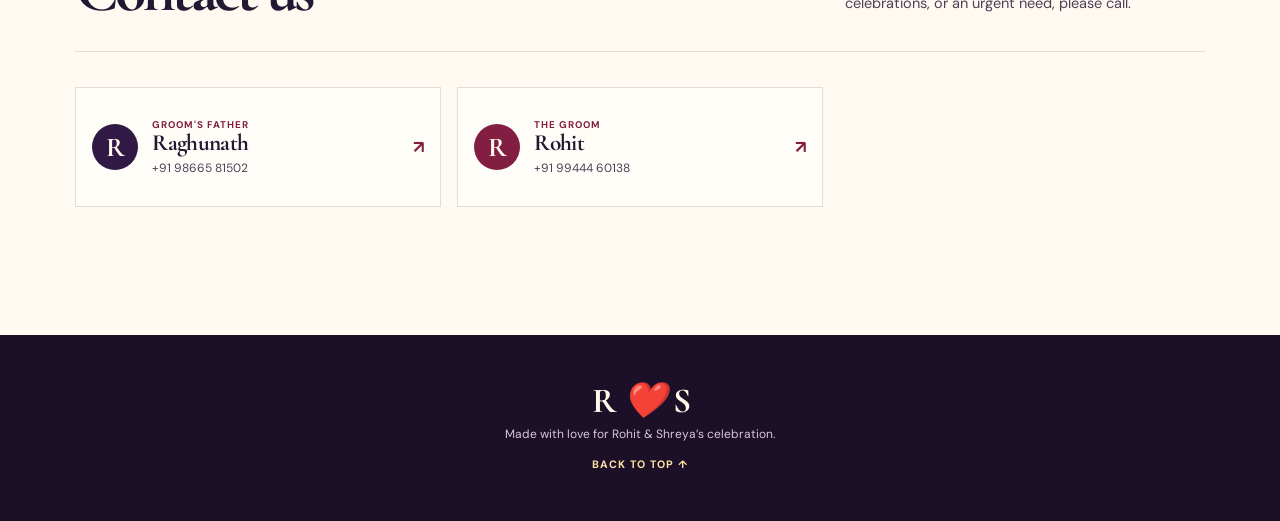
==== commit e4b304b1: "Add files via upload" ====
--- a/index.html
+++ b/index.html
@@ -103,9 +103,10 @@
           <article class="location-card location-return">
             <span class="icon-badge" aria-hidden="true">↘</span>
             <p class="card-kicker">30–31 December · Return</p>
-            <h3>Return via Bhopal Jn</h3>
+            <h3>Return home</h3>
             <p>Guests will return by multiple trains and IndiGo flights on 30 December. Individual departure, arrival, coach, and seat details are listed in the journey home table.</p>
             <a class="text-link" href="https://maps.app.goo.gl/MjPHqGioGqBx4mKu5" target="_blank" rel="noopener">Open Bhopal railway station map <span aria-hidden="true">↗</span></a>
+            <a class="text-link" href="https://maps.app.goo.gl/PZ6iAyUgWeEBEFdw8" target="_blank" rel="noopener">Open Bhopal airport map <span aria-hidden="true">↗</span></a>
             <a class="text-link" href="https://maps.app.goo.gl/GBfrULoSmMxC1pWL6" target="_blank" rel="noopener">Open Cherlapally railway station map <span aria-hidden="true">↗</span></a>
           </article>
         </div>
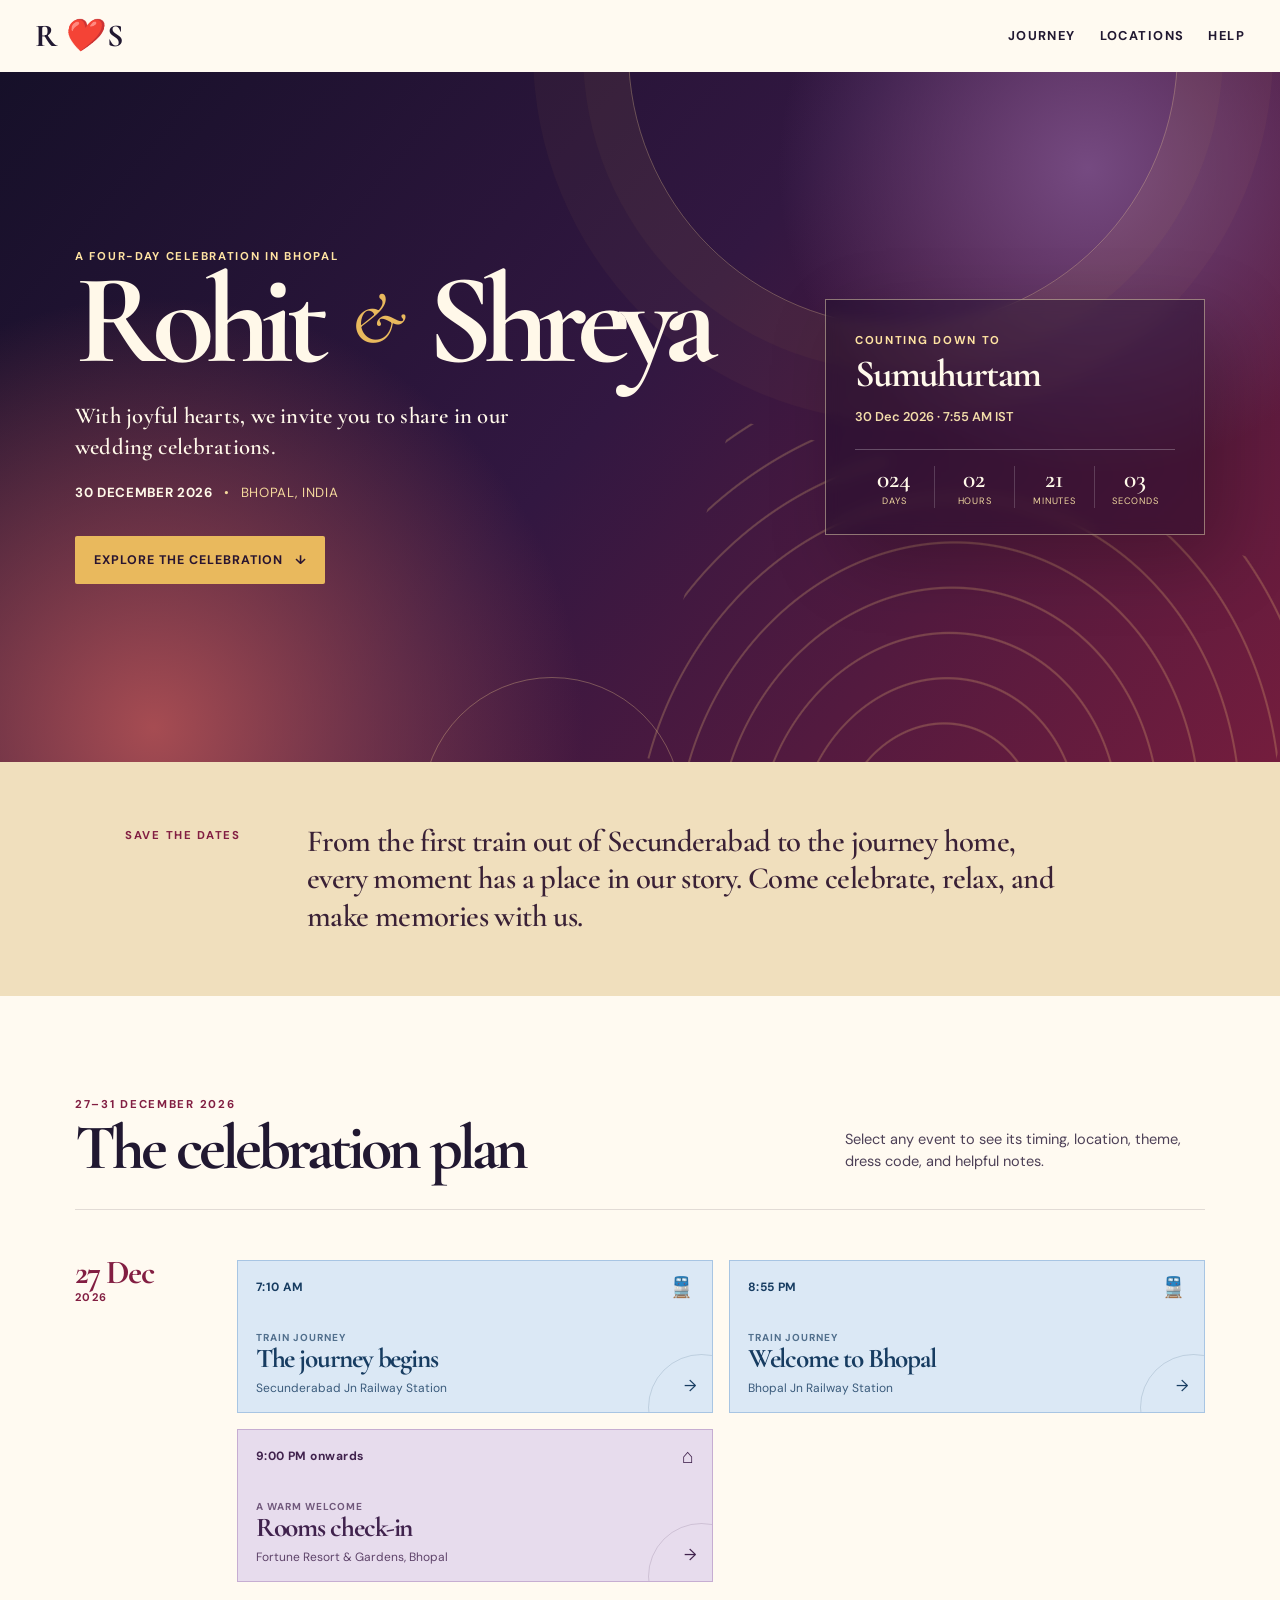
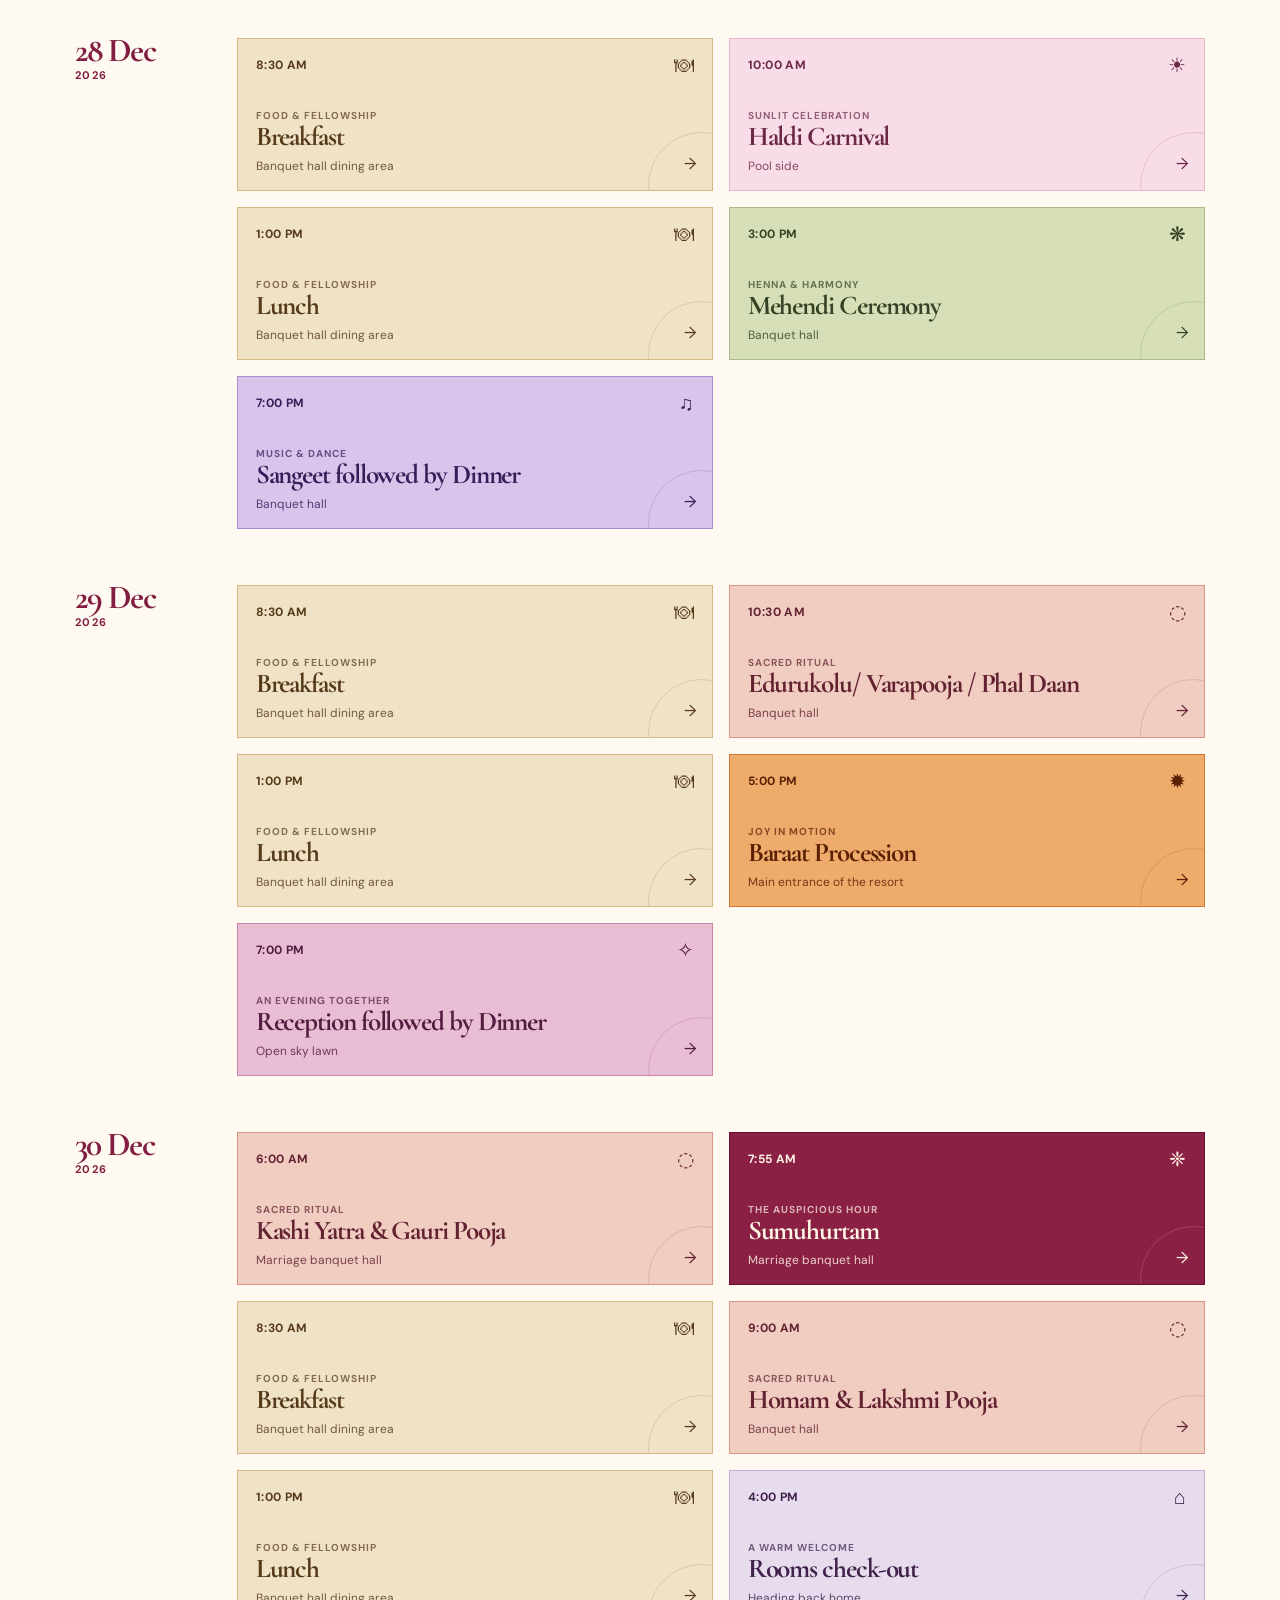
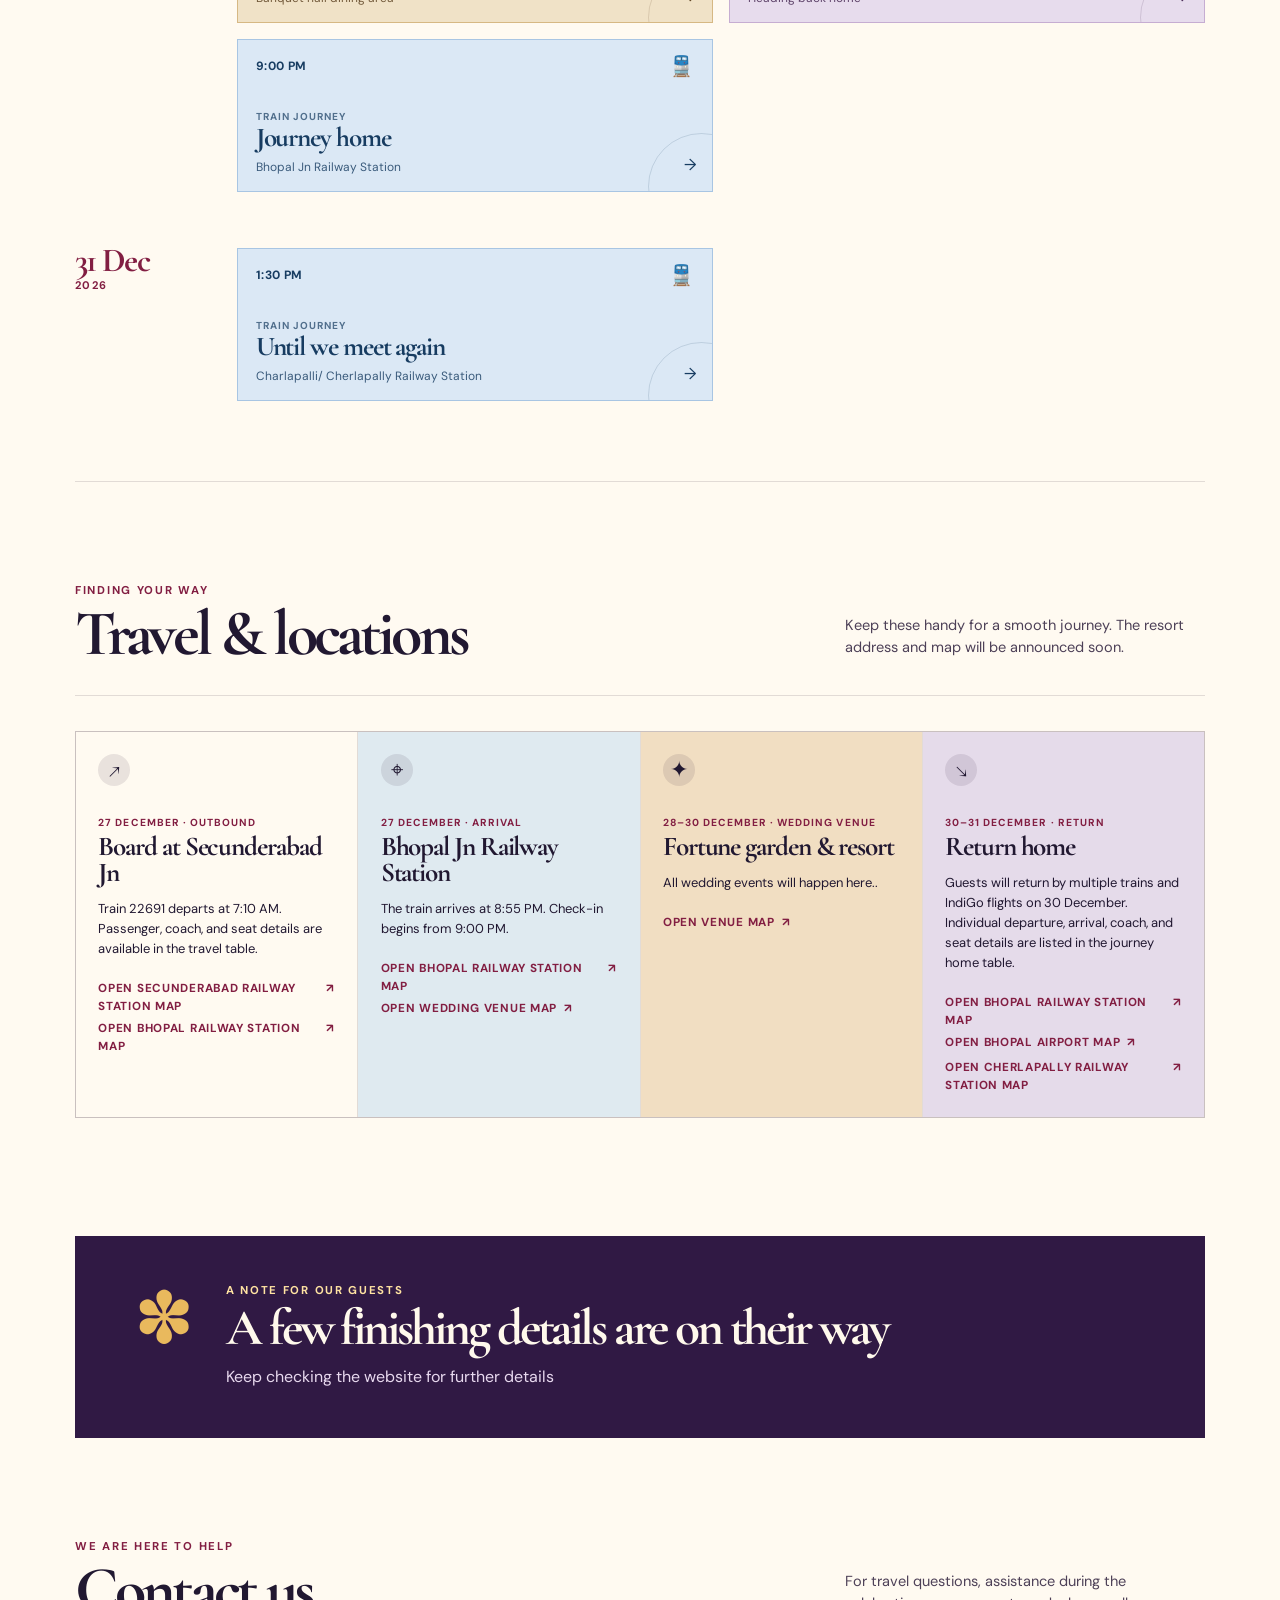
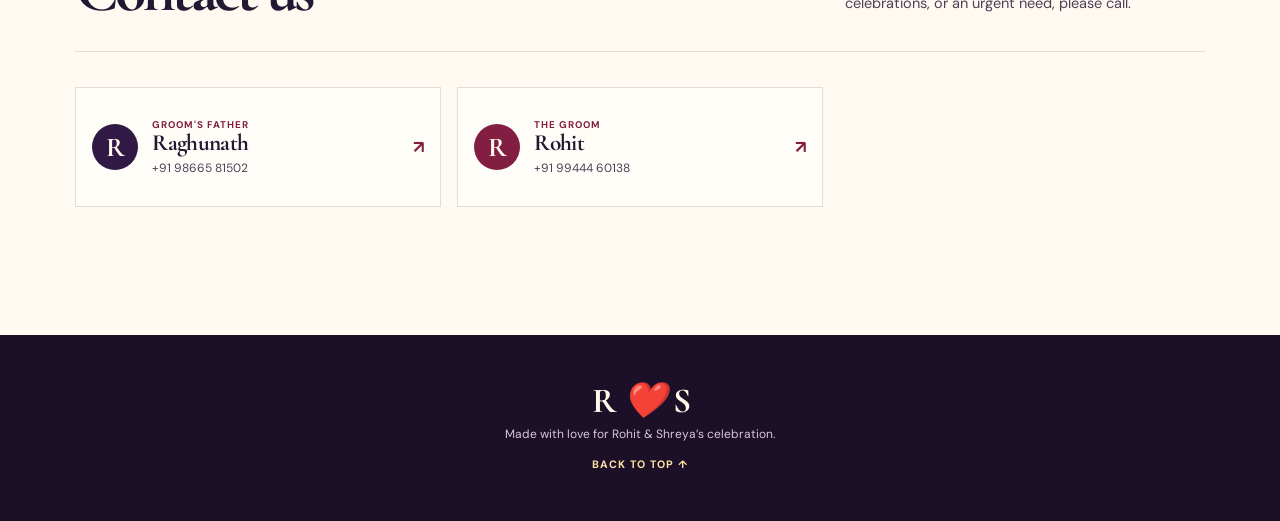
==== commit b89d88f5: "Add files via upload" ====
--- a/index.html
+++ b/index.html
@@ -6,6 +6,22 @@
     <meta name="theme-color" content="#1d1231" />
     <meta name="description" content="The wedding celebration of Rohit and Shreya in Bhopal, December 2026." />
     <title>Rohit &amp; Shreya | Wedding Celebration</title>
+
+    <!-- WhatsApp, Facebook and other social-sharing preview metadata -->
+    <meta property="og:type" content="website" />
+    <meta property="og:site_name" content="Rohit &amp; Shreya Wedding Celebration" />
+    <meta property="og:title" content="Rohit &amp; Shreya | Wedding Celebration" />
+    <meta property="og:description" content="Join us in celebrating the wedding of Rohit and Shreya! 27–31 December 2026 in Bhopal. Explore the celebrations, travel details and room allocations." />
+    <meta property="og:url" content="https://rohit-weds-shreya.pages.dev/" />
+    <meta property="og:image" content="https://rohit-weds-shreya.pages.dev/thumbnail.png" />
+    <meta property="og:image:secure_url" content="https://rohit-weds-shreya.pages.dev/thumbnail.png" />
+    <meta property="og:image:type" content="image/png" />
+    <meta property="og:image:alt" content="Rohit and Shreya wedding celebration, 30 December 2026, Bhopal" />
+    <meta name="twitter:card" content="summary_large_image" />
+    <meta name="twitter:title" content="Rohit &amp; Shreya | Wedding Celebration" />
+    <meta name="twitter:description" content="Join us in celebrating the wedding of Rohit and Shreya! 27–31 December 2026 in Bhopal." />
+    <meta name="twitter:image" content="https://rohit-weds-shreya.pages.dev/thumbnail.png" />
+
     <link rel="preconnect" href="https://fonts.googleapis.com" />
     <link rel="preconnect" href="https://fonts.gstatic.com" crossorigin />
     <link href="https://fonts.googleapis.com/css2?family=Cormorant+Garamond:ital,wght@0,500;0,600;0,700;1,600&family=DM+Sans:wght@400;500;600;700&display=swap" rel="stylesheet" />
@@ -152,4 +168,4 @@
     <script src="events.js"></script>
     <script src="app.js"></script>
   </body>
-</html>
+</html>
